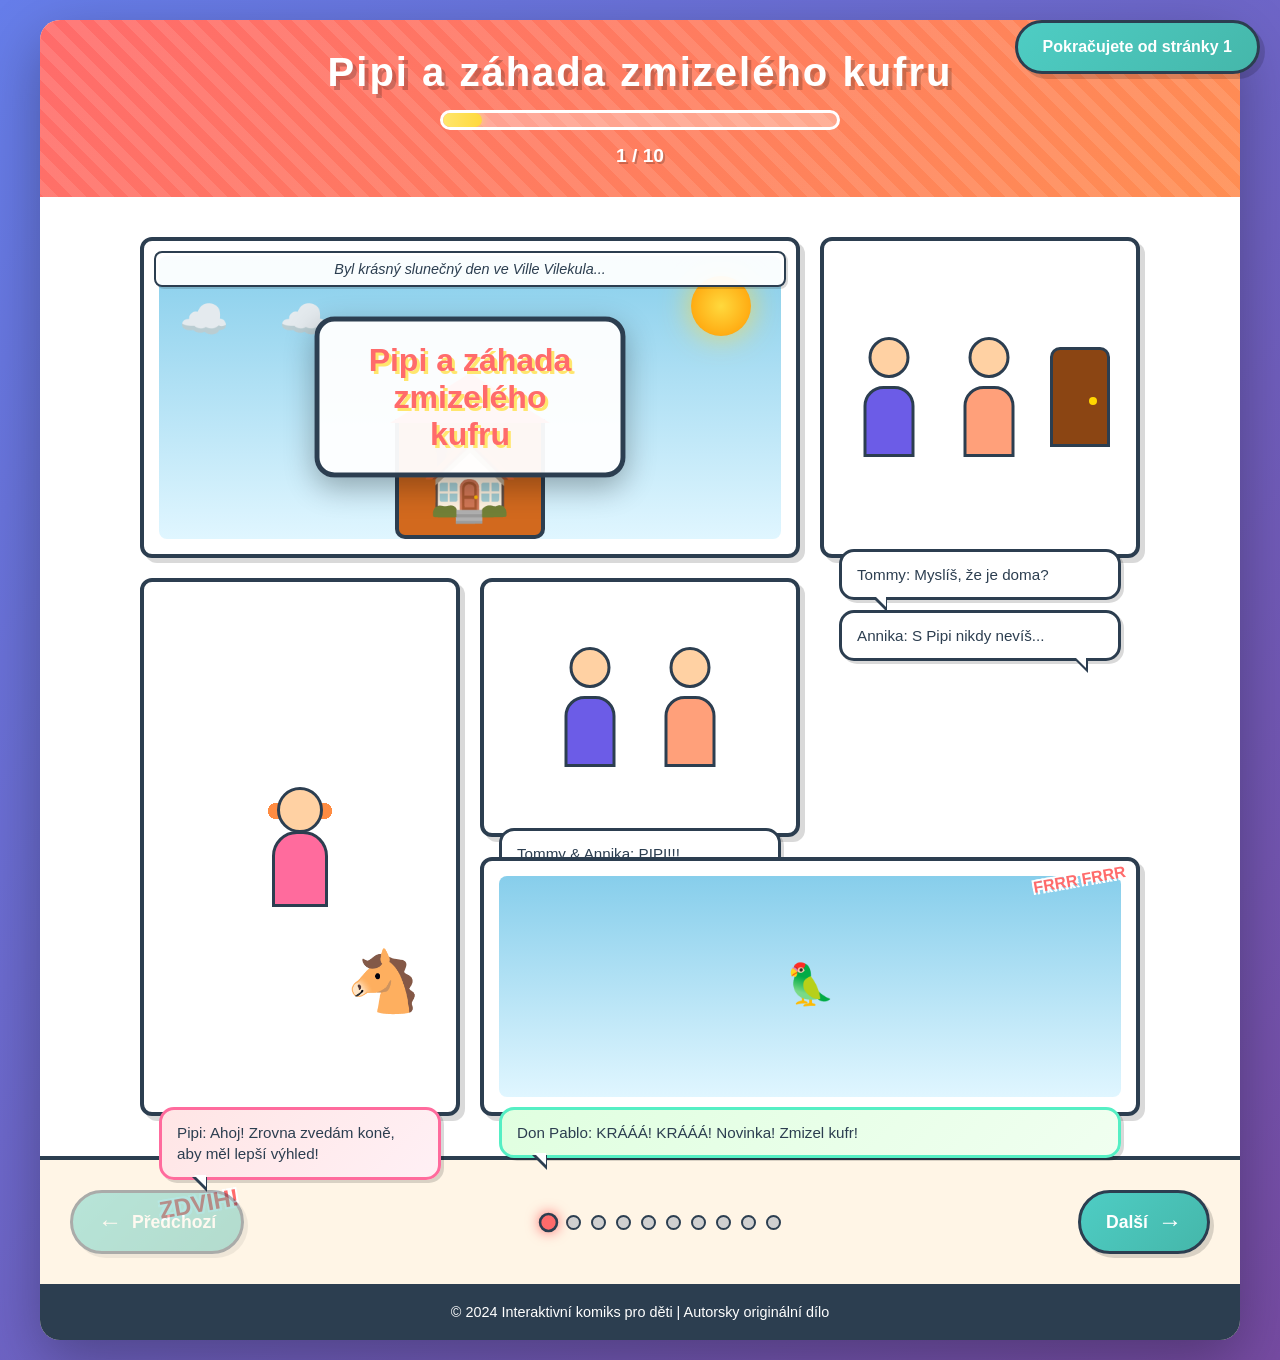
==== index.html @ 016279d5 "Vytvoření interaktivního webového komiksu pro děti Implementoval jsem kompletní interaktivní komiks " ====
<!DOCTYPE html>
<html lang="cs">
<head>
    <meta charset="UTF-8">
    <meta name="viewport" content="width=device-width, initial-scale=1.0">
    <title>Pipi a záhada zmizelého kufru - Interaktivní komiks</title>
    <link rel="stylesheet" href="styles.css">
</head>
<body>
    <div class="comic-container">
        <!-- Hlavička -->
        <header class="comic-header">
            <h1 class="comic-title">Pipi a záhada zmizelého kufru</h1>
            <div class="progress-bar">
                <div class="progress-fill" id="progressBar"></div>
            </div>
            <p class="page-counter"><span id="currentPage">1</span> / <span id="totalPages">10</span></p>
        </header>

        <!-- Stránky komiksu -->
        <div class="comic-pages" id="comicPages">

            <!-- Stránka 1: Úvod -->
            <div class="page active" data-page="1">
                <div class="panel-grid">
                    <div class="panel panel-large">
                        <div class="scene villa-exterior">
                            <div class="title-overlay">
                                <h2>Pipi a záhada zmizelého kufru</h2>
                            </div>
                            <div class="villa"></div>
                            <div class="sun"></div>
                            <div class="clouds"></div>
                        </div>
                        <div class="caption">Byl krásný slunečný den ve Ville Vilekula...</div>
                    </div>

                    <div class="panel">
                        <div class="scene">
                            <div class="character tommy"></div>
                            <div class="character annika"></div>
                            <div class="door"></div>
                        </div>
                        <div class="speech-bubble left">Tommy: Myslíš, že je doma?</div>
                        <div class="speech-bubble right">Annika: S Pipi nikdy nevíš...</div>
                    </div>

                    <div class="panel panel-tall">
                        <div class="scene">
                            <div class="character pipi lifting-horse"></div>
                            <div class="horse elevated"></div>
                        </div>
                        <div class="speech-bubble pipi-bubble">Pipi: Ahoj! Zrovna zvedám koně, aby měl lepší výhled!</div>
                        <div class="sound-effect">ZDVIH!</div>
                    </div>

                    <div class="panel">
                        <div class="scene">
                            <div class="character tommy shocked"></div>
                            <div class="character annika shocked"></div>
                        </div>
                        <div class="speech-bubble">Tommy & Annika: PIPI!!!</div>
                    </div>

                    <div class="panel panel-wide">
                        <div class="scene sky">
                            <div class="character parrot flying"></div>
                        </div>
                        <div class="speech-bubble parrot-bubble">Don Pablo: KRÁÁÁ! KRÁÁÁ! Novinka! Zmizel kufr!</div>
                        <div class="sound-effect flutter">FRRR FRRR</div>
                    </div>
                </div>
            </div>

            <!-- Stránka 2: Problém -->
            <div class="page" data-page="2">
                <div class="panel-grid">
                    <div class="panel panel-wide">
                        <div class="scene town-hall">
                            <div class="character inspector angry"></div>
                            <div class="briefcase missing"></div>
                        </div>
                        <div class="speech-bubble inspector-bubble">Inspektor Klumpr: Můj kufr s Velmi Důležitými Povoleními ZMIZEL!</div>
                    </div>

                    <div class="panel">
                        <div class="scene">
                            <div class="character inspector pointing"></div>
                        </div>
                        <div class="speech-bubble thought">Určitě za tím stojí TA dívka...</div>
                    </div>

                    <div class="panel">
                        <div class="scene">
                            <div class="character pipi innocent"></div>
                        </div>
                        <div class="speech-bubble pipi-bubble">Pipi: Já? To by mě nenapadlo! ...Ačkoli...</div>
                    </div>

                    <div class="panel panel-large">
                        <div class="scene">
                            <div class="character pipi determined"></div>
                            <div class="character tommy"></div>
                            <div class="character annika"></div>
                        </div>
                        <div class="speech-bubble pipi-bubble">Pomůžeme vám ho najít! Že ano, Tommy a Annika?</div>
                    </div>

                    <div class="panel">
                        <div class="scene">
                            <div class="character inspector worried"></div>
                        </div>
                        <div class="speech-bubble">To mě nějak neuklidňuje...</div>
                        <div class="sound-effect">vzdech</div>
                    </div>
                </div>
            </div>

            <!-- Stránka 3: Začátek pátrání -->
            <div class="page" data-page="3">
                <div class="panel-grid">
                    <div class="panel panel-wide">
                        <div class="scene street">
                            <div class="character pipi detective"></div>
                            <div class="character tommy"></div>
                            <div class="character annika"></div>
                        </div>
                        <div class="caption">Detektivní trio vyráží na pátrání...</div>
                    </div>

                    <div class="panel">
                        <div class="scene">
                            <div class="footprint fish-shaped"></div>
                        </div>
                        <div class="speech-bubble">Pipi: Podívejte! Stopa ve tvaru rybí kosti!</div>
                    </div>

                    <div class="panel">
                        <div class="scene">
                            <div class="character tommy confused"></div>
                        </div>
                        <div class="speech-bubble">Tommy: To je asi otisk z boty rybáře...</div>
                    </div>

                    <div class="panel">
                        <div class="scene neighbor-window">
                            <div class="character neighbor"></div>
                        </div>
                        <div class="speech-bubble">Soused: Viděl jsem podezřelou kočku...</div>
                    </div>

                    <div class="panel panel-tall">
                        <div class="scene">
                            <div class="character pipi thinking"></div>
                        </div>
                        <div class="speech-bubble pipi-bubble thought">Hmm... Kočka? To musíme prozkoumat!</div>
                    </div>
                </div>
            </div>

            <!-- Stránka 4: Absurdní situace #1 -->
            <div class="page" data-page="4">
                <div class="panel-grid">
                    <div class="panel panel-large">
                        <div class="scene harbor">
                            <div class="character pipi super-strong"></div>
                            <div class="ship floating"></div>
                        </div>
                        <div class="speech-bubble pipi-bubble">Zkrátíme si cestu přes přístav!</div>
                        <div class="sound-effect huge">ZVEEEEEDDDDD!</div>
                    </div>

                    <div class="panel">
                        <div class="scene">
                            <div class="character tommy dizzy"></div>
                        </div>
                        <div class="speech-bubble">Tommy: Pipi... to je PARNÍK!</div>
                    </div>

                    <div class="panel">
                        <div class="scene">
                            <div class="character annika scared"></div>
                        </div>
                        <div class="speech-bubble">Annika: A je TĚŽKÝ!</div>
                    </div>

                    <div class="panel panel-wide">
                        <div class="scene">
                            <div class="character pipi carrying-ship"></div>
                            <div class="ship moved"></div>
                        </div>
                        <div class="speech-bubble pipi-bubble">Ach, to je legrace! Vážně lehký!</div>
                    </div>

                    <div class="panel">
                        <div class="scene">
                            <div class="crowd shocked"></div>
                        </div>
                        <div class="sound-effect">ÚŽAS!</div>
                    </div>
                </div>
            </div>

            <!-- Stránka 5: Absurdní situace #2 -->
            <div class="page" data-page="5">
                <div class="panel-grid">
                    <div class="panel panel-wide">
                        <div class="scene old-workshop">
                            <div class="door-frame"></div>
                        </div>
                        <div class="caption">U staré dílny...</div>
                    </div>

                    <div class="panel">
                        <div class="scene">
                            <div class="character pipi leaning"></div>
                            <div class="door solid"></div>
                        </div>
                        <div class="speech-bubble pipi-bubble">Jen se trochu opřu...</div>
                    </div>

                    <div class="panel panel-tall">
                        <div class="scene">
                            <div class="door broken"></div>
                        </div>
                        <div class="sound-effect massive">TŘÁÁÁSK!</div>
                    </div>

                    <div class="panel">
                        <div class="scene">
                            <div class="character pipi oops"></div>
                        </div>
                        <div class="speech-bubble pipi-bubble">Ouha... Možná jsem se opřela moc...</div>
                    </div>

                    <div class="panel">
                        <div class="scene inside-workshop">
                            <div class="old-items"></div>
                        </div>
                        <div class="caption">Ale žádný kufr tam nebyl...</div>
                    </div>
                </div>
            </div>

            <!-- Stránka 6: Don Pablo dramatizuje -->
            <div class="page" data-page="6">
                <div class="panel-grid">
                    <div class="panel panel-large">
                        <div class="scene street-lamp">
                            <div class="character parrot on-lamp"></div>
                            <div class="lamp-post"></div>
                        </div>
                        <div class="speech-bubble parrot-bubble">KRÁÁÁ! Vidím ho! Kufr se pohybuje SÁM!</div>
                    </div>

                    <div class="panel">
                        <div class="scene">
                            <div class="character pipi excited"></div>
                        </div>
                        <div class="speech-bubble pipi-bubble">Kde, kde?!</div>
                    </div>

                    <div class="panel panel-tall">
                        <div class="scene">
                            <div class="character parrot falling"></div>
                        </div>
                        <div class="speech-bubble parrot-bubble">Ááááá! Padááááám!</div>
                        <div class="sound-effect">PLÁC!</div>
                    </div>

                    <div class="panel">
                        <div class="scene">
                            <div class="character pipi catching"></div>
                            <div class="character parrot caught"></div>
                        </div>
                        <div class="speech-bubble pipi-bubble">Mám tě!</div>
                    </div>

                    <div class="panel">
                        <div class="scene">
                            <div class="character parrot dizzy"></div>
                        </div>
                        <div class="speech-bubble parrot-bubble">Tamhle... u pekárny...</div>
                    </div>
                </div>
            </div>

            <!-- Stránka 7: U pekárny -->
            <div class="page" data-page="7">
                <div class="panel-grid">
                    <div class="panel panel-wide">
                        <div class="scene bakery-exterior">
                            <div class="bakery-sign"></div>
                        </div>
                        <div class="caption">Pekárna na rohu náměstí...</div>
                    </div>

                    <div class="panel">
                        <div class="scene">
                            <div class="character pipi sneaking"></div>
                            <div class="character tommy"></div>
                            <div class="character annika"></div>
                        </div>
                        <div class="speech-bubble pipi-bubble whisper">Tiše... sledujeme stopu...</div>
                    </div>

                    <div class="panel panel-large">
                        <div class="scene behind-bakery">
                            <div class="briefcase hidden"></div>
                            <div class="character cat sitting"></div>
                        </div>
                        <div class="caption">A pak to uviděli...</div>
                    </div>

                    <div class="panel">
                        <div class="scene">
                            <div class="character tommy pointing"></div>
                        </div>
                        <div class="speech-bubble">Tommy: TEN KUFR!</div>
                    </div>

                    <div class="panel">
                        <div class="scene">
                            <div class="character cat licking"></div>
                            <div class="briefcase"></div>
                        </div>
                        <div class="speech-bubble">Annika: A ta kočka ho... olizuje?</div>
                    </div>
                </div>
            </div>

            <!-- Stránka 8: Zvrat - řešení záhady -->
            <div class="page" data-page="8">
                <div class="panel-grid">
                    <div class="panel panel-wide">
                        <div class="scene">
                            <div class="character pipi detective-hat"></div>
                            <div class="character cat"></div>
                            <div class="briefcase open"></div>
                        </div>
                        <div class="speech-bubble pipi-bubble">Aha! V kufru je levandulová esence!</div>
                    </div>

                    <div class="panel">
                        <div class="scene">
                            <div class="character cat happy"></div>
                        </div>
                        <div class="speech-bubble">Mňau! ♥</div>
                    </div>

                    <div class="panel">
                        <div class="scene">
                            <div class="character annika understanding"></div>
                        </div>
                        <div class="speech-bubble">Annika: Kočky milují levanduli!</div>
                    </div>

                    <div class="panel panel-large">
                        <div class="scene">
                            <div class="character tommy"></div>
                            <div class="character cat dragging"></div>
                            <div class="drag-marks"></div>
                        </div>
                        <div class="speech-bubble">Tommy: Proto kufr odtáhla až sem!</div>
                    </div>

                    <div class="panel">
                        <div class="scene">
                            <div class="character pipi victorious"></div>
                        </div>
                        <div class="speech-bubble pipi-bubble">Záhada vyřešena!</div>
                        <div class="sound-effect">HURÁ!</div>
                    </div>
                </div>
            </div>

            <!-- Stránka 9: Finále - podmínka -->
            <div class="page" data-page="9">
                <div class="panel-grid">
                    <div class="panel panel-large">
                        <div class="scene town-hall">
                            <div class="character inspector relieved"></div>
                            <div class="briefcase returned"></div>
                        </div>
                        <div class="speech-bubble inspector-bubble">Můj kufr! Děkuji vám!</div>
                    </div>

                    <div class="panel">
                        <div class="scene">
                            <div class="character pipi sly"></div>
                        </div>
                        <div class="speech-bubble pipi-bubble">Počkejte... mám podmínku!</div>
                    </div>

                    <div class="panel panel-wide">
                        <div class="scene">
                            <div class="character inspector nervous"></div>
                        </div>
                        <div class="speech-bubble inspector-bubble worried">Ja-jakou podmínku?</div>
                    </div>

                    <div class="panel">
                        <div class="scene">
                            <div class="character pipi determined"></div>
                        </div>
                        <div class="speech-bubble pipi-bubble">Všechna ta povolení nesmí zakazovat dobrodružství dětí!</div>
                    </div>

                    <div class="panel">
                        <div class="scene">
                            <div class="character inspector thinking"></div>
                        </div>
                        <div class="speech-bubble thought">Nebo by možná zvedla i MĚ...</div>
                    </div>

                    <div class="panel panel-tall">
                        <div class="scene">
                            <div class="character inspector signing"></div>
                            <div class="document"></div>
                        </div>
                        <div class="speech-bubble inspector-bubble">Dobře, dobře... podepíšu!</div>
                        <div class="sound-effect">ŠKRT ŠKRT</div>
                    </div>
                </div>
            </div>

            <!-- Stránka 10: Epilog -->
            <div class="page" data-page="10">
                <div class="panel-grid">
                    <div class="panel panel-large">
                        <div class="scene sunset villa">
                            <div class="villa silhouette"></div>
                            <div class="sunset-sky"></div>
                        </div>
                        <div class="caption">Večer u Villy Vilekula...</div>
                    </div>

                    <div class="panel panel-wide">
                        <div class="scene villa-yard">
                            <div class="character pipi happy"></div>
                            <div class="character tommy waving"></div>
                            <div class="character annika waving"></div>
                        </div>
                        <div class="speech-bubble">Tommy & Annika: Nashledanou, Pipi!</div>
                    </div>

                    <div class="panel">
                        <div class="scene">
                            <div class="character pipi talking-to-horse"></div>
                            <div class="horse"></div>
                        </div>
                        <div class="speech-bubble pipi-bubble">Zítra půjdeme na střechu sledovat červánky, ano?</div>
                    </div>

                    <div class="panel">
                        <div class="scene">
                            <div class="horse nodding"></div>
                        </div>
                        <div class="speech-bubble">Hihhihi!</div>
                    </div>

                    <div class="panel">
                        <div class="scene">
                            <div class="character parrot refusing"></div>
                        </div>
                        <div class="speech-bubble parrot-bubble">KRÁÁÁ! Já ne! Mám strach z výšek!</div>
                    </div>

                    <div class="panel panel-wide">
                        <div class="scene final">
                            <div class="the-end">KONEC</div>
                            <div class="stars"></div>
                        </div>
                    </div>
                </div>
            </div>

        </div>

        <!-- Navigace -->
        <div class="comic-navigation">
            <button id="prevBtn" class="nav-button" disabled>
                <span class="arrow">←</span>
                <span class="label">Předchozí</span>
            </button>

            <div class="page-dots" id="pageDots"></div>

            <button id="nextBtn" class="nav-button">
                <span class="label">Další</span>
                <span class="arrow">→</span>
            </button>
        </div>

        <!-- Footer -->
        <footer class="comic-footer">
            <p>© 2024 Interaktivní komiks pro děti | Autorsky originální dílo</p>
        </footer>
    </div>

    <script src="script.js"></script>
</body>
</html>
---- styles.css ----
/* ========================================
   GLOBÁLNÍ STYLY
   ======================================== */

* {
    margin: 0;
    padding: 0;
    box-sizing: border-box;
}

:root {
    /* Barevná paleta - teplé, dětské, vintage barvy */
    --primary-color: #FF6B6B;
    --secondary-color: #4ECDC4;
    --accent-color: #FFE66D;
    --background-color: #FFF5E6;
    --panel-bg: #FFFFFF;
    --text-color: #2C3E50;
    --shadow-color: rgba(0, 0, 0, 0.15);

    /* Barvy postav */
    --pipi-hair: #FF8C42;
    --pipi-dress: #FF6B9D;
    --pipi-socks: #4ECDC4;
    --tommy-shirt: #6C5CE7;
    --annika-dress: #FFA07A;
    --inspector-suit: #34495E;
    --parrot-green: #55EFC4;
    --parrot-red: #FF6B6B;

    /* Rozměry */
    --panel-border: 4px;
    --border-radius: 12px;
}

body {
    font-family: 'Comic Sans MS', 'Chalkboard SE', 'Comic Neue', cursive, sans-serif;
    background: linear-gradient(135deg, #667eea 0%, #764ba2 100%);
    color: var(--text-color);
    min-height: 100vh;
    padding: 20px;
    overflow-x: hidden;
}

/* ========================================
   HLAVNÍ KONTEJNER
   ======================================== */

.comic-container {
    max-width: 1200px;
    margin: 0 auto;
    background: var(--background-color);
    border-radius: 20px;
    box-shadow: 0 20px 60px rgba(0, 0, 0, 0.3);
    overflow: hidden;
}

/* ========================================
   HLAVIČKA
   ======================================== */

.comic-header {
    background: linear-gradient(135deg, var(--primary-color) 0%, #FF8E53 100%);
    padding: 30px 20px;
    text-align: center;
    position: relative;
    overflow: hidden;
}

.comic-header::before {
    content: '';
    position: absolute;
    top: -50%;
    left: -50%;
    width: 200%;
    height: 200%;
    background: repeating-linear-gradient(
        45deg,
        transparent,
        transparent 10px,
        rgba(255, 255, 255, 0.1) 10px,
        rgba(255, 255, 255, 0.1) 20px
    );
    animation: slide 20s linear infinite;
}

@keyframes slide {
    0% { transform: translate(0, 0); }
    100% { transform: translate(50px, 50px); }
}

.comic-title {
    font-size: 2.5rem;
    color: white;
    text-shadow: 4px 4px 0 rgba(0, 0, 0, 0.2);
    margin-bottom: 15px;
    position: relative;
    z-index: 1;
    letter-spacing: 2px;
}

.progress-bar {
    width: 80%;
    max-width: 400px;
    height: 20px;
    background: rgba(255, 255, 255, 0.3);
    border-radius: 10px;
    margin: 15px auto;
    overflow: hidden;
    position: relative;
    z-index: 1;
    border: 3px solid white;
}

.progress-fill {
    height: 100%;
    background: linear-gradient(90deg, var(--accent-color) 0%, #FFD93D 100%);
    border-radius: 10px;
    transition: width 0.5s ease;
    box-shadow: 0 0 10px rgba(255, 230, 109, 0.8);
}

.page-counter {
    color: white;
    font-size: 1.2rem;
    font-weight: bold;
    position: relative;
    z-index: 1;
    text-shadow: 2px 2px 0 rgba(0, 0, 0, 0.2);
}

/* ========================================
   STRÁNKY KOMIKSU
   ======================================== */

.comic-pages {
    position: relative;
    min-height: 600px;
    background: white;
}

.page {
    display: none;
    padding: 40px 20px;
    animation: fadeIn 0.5s ease;
}

.page.active {
    display: block;
}

@keyframes fadeIn {
    from {
        opacity: 0;
        transform: translateY(20px);
    }
    to {
        opacity: 1;
        transform: translateY(0);
    }
}

/* ========================================
   PANELY
   ======================================== */

.panel-grid {
    display: grid;
    grid-template-columns: repeat(auto-fit, minmax(250px, 1fr));
    gap: 20px;
    max-width: 1000px;
    margin: 0 auto;
}

.panel {
    background: var(--panel-bg);
    border: var(--panel-border) solid var(--text-color);
    border-radius: var(--border-radius);
    padding: 15px;
    position: relative;
    min-height: 200px;
    box-shadow: 5px 5px 0 var(--shadow-color);
    transition: transform 0.3s ease, box-shadow 0.3s ease;
}

.panel:hover {
    transform: translateY(-5px);
    box-shadow: 8px 8px 0 var(--shadow-color);
}

.panel-large {
    grid-column: span 2;
}

.panel-wide {
    grid-column: span 2;
    min-height: 150px;
}

.panel-tall {
    grid-row: span 2;
    min-height: 400px;
}

/* ========================================
   SCÉNY
   ======================================== */

.scene {
    width: 100%;
    height: 100%;
    min-height: 150px;
    position: relative;
    display: flex;
    align-items: center;
    justify-content: center;
    overflow: hidden;
    border-radius: 8px;
}

/* Pozadí scén */
.villa-exterior {
    background: linear-gradient(180deg, #87CEEB 0%, #E0F6FF 100%);
}

.town-hall {
    background: linear-gradient(180deg, #D4A574 0%, #F5DEB3 100%);
}

.street {
    background: linear-gradient(180deg, #87CEEB 0%, #C8C8C8 70%);
}

.harbor {
    background: linear-gradient(180deg, #4A90E2 0%, #357ABD 100%);
}

.old-workshop {
    background: linear-gradient(180deg, #8B7355 0%, #D2B48C 100%);
}

.bakery-exterior {
    background: linear-gradient(180deg, #FFE5B4 0%, #FFDAB9 100%);
}

.behind-bakery {
    background: linear-gradient(180deg, #90EE90 0%, #8FBC8F 100%);
}

.sunset.villa {
    background: linear-gradient(180deg, #FF6B6B 0%, #FFE66D 50%, #4ECDC4 100%);
}

.villa-yard {
    background: linear-gradient(180deg, #98D8C8 0%, #6BCF7F 100%);
}

.sky {
    background: linear-gradient(180deg, #87CEEB 0%, #E0F6FF 100%);
}

.final {
    background: linear-gradient(135deg, #667eea 0%, #764ba2 100%);
}

/* ========================================
   POSTAVY (CSS ilustrace)
   ======================================== */

.character {
    position: relative;
    width: 80px;
    height: 120px;
    margin: 10px;
}

/* PIPI */
.character.pipi::before {
    content: '';
    position: absolute;
    bottom: 0;
    left: 50%;
    transform: translateX(-50%);
    width: 50px;
    height: 70px;
    background: var(--pipi-dress);
    border-radius: 25px 25px 0 0;
    border: 3px solid var(--text-color);
}

.character.pipi::after {
    content: '';
    position: absolute;
    top: 0;
    left: 50%;
    transform: translateX(-50%);
    width: 40px;
    height: 40px;
    background: #FFD1A3;
    border-radius: 50%;
    border: 3px solid var(--text-color);
}

/* Pipi vlasy (copy) */
.character.pipi {
    background:
        radial-gradient(circle at 20% 20%, var(--pipi-hair) 8px, transparent 8px),
        radial-gradient(circle at 80% 20%, var(--pipi-hair) 8px, transparent 8px);
    background-repeat: no-repeat;
}

/* Tommy */
.character.tommy::before {
    content: '';
    position: absolute;
    bottom: 0;
    left: 50%;
    transform: translateX(-50%);
    width: 45px;
    height: 65px;
    background: var(--tommy-shirt);
    border-radius: 20px 20px 0 0;
    border: 3px solid var(--text-color);
}

.character.tommy::after {
    content: '';
    position: absolute;
    top: 0;
    left: 50%;
    transform: translateX(-50%);
    width: 35px;
    height: 35px;
    background: #FFD1A3;
    border-radius: 50%;
    border: 3px solid var(--text-color);
}

/* Annika */
.character.annika::before {
    content: '';
    position: absolute;
    bottom: 0;
    left: 50%;
    transform: translateX(-50%);
    width: 45px;
    height: 65px;
    background: var(--annika-dress);
    border-radius: 20px 20px 0 0;
    border: 3px solid var(--text-color);
}

.character.annika::after {
    content: '';
    position: absolute;
    top: 0;
    left: 50%;
    transform: translateX(-50%);
    width: 35px;
    height: 35px;
    background: #FFD1A3;
    border-radius: 50%;
    border: 3px solid var(--text-color);
}

/* Inspektor */
.character.inspector::before {
    content: '';
    position: absolute;
    bottom: 0;
    left: 50%;
    transform: translateX(-50%);
    width: 50px;
    height: 75px;
    background: var(--inspector-suit);
    border-radius: 25px 25px 0 0;
    border: 3px solid var(--text-color);
}

.character.inspector::after {
    content: '👨‍💼';
    position: absolute;
    top: 0;
    left: 50%;
    transform: translateX(-50%);
    font-size: 35px;
}

/* Papoušek */
.character.parrot {
    width: 50px;
    height: 50px;
}

.character.parrot::before {
    content: '🦜';
    font-size: 40px;
    position: absolute;
    top: 0;
    left: 0;
    animation: bobbing 2s ease-in-out infinite;
}

@keyframes bobbing {
    0%, 100% { transform: translateY(0); }
    50% { transform: translateY(-10px); }
}

.character.parrot.flying::before {
    animation: flying 3s ease-in-out infinite;
}

@keyframes flying {
    0%, 100% { transform: translate(0, 0) rotate(0deg); }
    25% { transform: translate(10px, -10px) rotate(5deg); }
    75% { transform: translate(-10px, -10px) rotate(-5deg); }
}

/* Kočka */
.character.cat {
    width: 60px;
    height: 40px;
}

.character.cat::before {
    content: '🐱';
    font-size: 35px;
    position: absolute;
    bottom: 0;
}

/* Kůň */
.horse {
    position: absolute;
    bottom: 10px;
    right: 20px;
    font-size: 60px;
}

.horse::before {
    content: '🐴';
}

.horse.elevated {
    bottom: 80px;
    animation: lifted 1s ease-in-out;
}

@keyframes lifted {
    0% { bottom: 10px; }
    100% { bottom: 80px; }
}

/* ========================================
   OBJEKTY
   ======================================== */

/* Vila */
.villa {
    position: absolute;
    bottom: 0;
    left: 50%;
    transform: translateX(-50%);
    width: 150px;
    height: 120px;
    background: #D2691E;
    border: 4px solid var(--text-color);
    border-radius: 0 0 10px 10px;
}

.villa::before {
    content: '';
    position: absolute;
    top: -50px;
    left: 50%;
    transform: translateX(-50%);
    width: 0;
    height: 0;
    border-left: 80px solid transparent;
    border-right: 80px solid transparent;
    border-bottom: 50px solid #8B4513;
    border-bottom-color: var(--primary-color);
}

.villa::after {
    content: '🏠';
    position: absolute;
    top: 50%;
    left: 50%;
    transform: translate(-50%, -50%);
    font-size: 80px;
}

/* Slunce */
.sun {
    position: absolute;
    top: 20px;
    right: 30px;
    width: 60px;
    height: 60px;
    background: radial-gradient(circle, #FFD93D 0%, #FF9800 100%);
    border-radius: 50%;
    box-shadow: 0 0 30px rgba(255, 217, 61, 0.8);
    animation: pulse 3s ease-in-out infinite;
}

@keyframes pulse {
    0%, 100% { transform: scale(1); }
    50% { transform: scale(1.1); }
}

/* Mraky */
.clouds {
    position: absolute;
    top: 40px;
    left: 20px;
}

.clouds::before,
.clouds::after {
    content: '☁️';
    font-size: 40px;
    position: absolute;
    animation: drift 20s linear infinite;
}

.clouds::after {
    left: 100px;
    animation-delay: 5s;
}

@keyframes drift {
    0% { transform: translateX(0); }
    100% { transform: translateX(300px); }
}

/* Kufr */
.briefcase {
    position: relative;
    width: 70px;
    height: 50px;
    background: #8B4513;
    border: 3px solid var(--text-color);
    border-radius: 5px;
    margin: 20px auto;
}

.briefcase::before {
    content: '';
    position: absolute;
    top: -8px;
    left: 50%;
    transform: translateX(-50%);
    width: 30px;
    height: 10px;
    background: #654321;
    border: 2px solid var(--text-color);
    border-radius: 3px;
}

.briefcase::after {
    content: '💼';
    position: absolute;
    top: 50%;
    left: 50%;
    transform: translate(-50%, -50%);
    font-size: 35px;
}

.briefcase.missing {
    opacity: 0.3;
    filter: blur(2px);
}

/* Dveře */
.door {
    width: 60px;
    height: 100px;
    background: #8B4513;
    border: 3px solid var(--text-color);
    border-radius: 10px 10px 0 0;
    position: relative;
    margin: 0 auto;
}

.door::after {
    content: '';
    position: absolute;
    right: 10px;
    top: 50%;
    width: 8px;
    height: 8px;
    background: gold;
    border-radius: 50%;
}

.door.broken {
    transform: rotate(20deg) translateY(20px);
    opacity: 0.5;
    animation: fall 0.5s ease;
}

@keyframes fall {
    0% { transform: rotate(0) translateY(0); }
    100% { transform: rotate(20deg) translateY(20px); }
}

/* Loď */
.ship {
    position: absolute;
    bottom: 20px;
    left: 20%;
    font-size: 80px;
}

.ship::before {
    content: '🚢';
}

.ship.moved {
    left: 60%;
    animation: moveShip 2s ease;
}

@keyframes moveShip {
    0% { left: 20%; }
    100% { left: 60%; }
}

/* Lampa */
.lamp-post {
    position: absolute;
    bottom: 0;
    left: 50%;
    transform: translateX(-50%);
    width: 10px;
    height: 120px;
    background: #444;
    border-radius: 5px;
}

.lamp-post::before {
    content: '';
    position: absolute;
    top: 0;
    left: 50%;
    transform: translateX(-50%);
    width: 40px;
    height: 40px;
    background: radial-gradient(circle, #FFD93D 0%, #FFA500 100%);
    border-radius: 50%;
    border: 3px solid #444;
    box-shadow: 0 0 20px rgba(255, 217, 61, 0.6);
}

/* Cedule pekárny */
.bakery-sign {
    position: absolute;
    top: 20px;
    left: 50%;
    transform: translateX(-50%);
    padding: 10px 20px;
    background: white;
    border: 3px solid var(--text-color);
    border-radius: 8px;
    font-weight: bold;
    font-size: 1.2rem;
}

.bakery-sign::before {
    content: '🥖 PEKÁRNA 🥐';
}

/* ========================================
   BUBLINY S TEXTEM
   ======================================== */

.speech-bubble {
    position: relative;
    background: white;
    border: 3px solid var(--text-color);
    border-radius: 15px;
    padding: 12px 15px;
    margin: 10px 0;
    font-size: 0.95rem;
    line-height: 1.4;
    box-shadow: 3px 3px 0 var(--shadow-color);
}

.speech-bubble::before {
    content: '';
    position: absolute;
    bottom: -15px;
    left: 30px;
    width: 0;
    height: 0;
    border-left: 15px solid transparent;
    border-right: 0px solid transparent;
    border-top: 15px solid var(--text-color);
}

.speech-bubble::after {
    content: '';
    position: absolute;
    bottom: -10px;
    left: 32px;
    width: 0;
    height: 0;
    border-left: 12px solid transparent;
    border-right: 0px solid transparent;
    border-top: 12px solid white;
}

.speech-bubble.left::before {
    left: 30px;
}

.speech-bubble.right::before {
    left: auto;
    right: 30px;
}

.speech-bubble.right::after {
    left: auto;
    right: 32px;
}

.speech-bubble.pipi-bubble {
    background: linear-gradient(135deg, #FFE5E5 0%, #FFF0F5 100%);
    border-color: var(--pipi-dress);
}

.speech-bubble.inspector-bubble {
    background: #E8E8E8;
    border-color: var(--inspector-suit);
}

.speech-bubble.parrot-bubble {
    background: linear-gradient(135deg, #E0FFE0 0%, #F0FFF0 100%);
    border-color: var(--parrot-green);
}

.speech-bubble.thought {
    border-style: dashed;
    background: #F0F0F0;
}

.speech-bubble.thought::before,
.speech-bubble.thought::after {
    display: none;
}

.speech-bubble.whisper {
    font-size: 0.8rem;
    font-style: italic;
}

/* ========================================
   TITULKY A EFEKTY
   ======================================== */

.caption {
    position: absolute;
    top: 10px;
    left: 10px;
    right: 10px;
    background: rgba(255, 255, 255, 0.95);
    border: 2px solid var(--text-color);
    border-radius: 8px;
    padding: 8px 12px;
    font-size: 0.9rem;
    font-style: italic;
    text-align: center;
    box-shadow: 2px 2px 0 var(--shadow-color);
}

.sound-effect {
    position: absolute;
    font-weight: bold;
    font-size: 1.5rem;
    color: var(--primary-color);
    text-shadow: 2px 2px 0 white, -2px -2px 0 white, 2px -2px 0 white, -2px 2px 0 white;
    transform: rotate(-10deg);
    animation: bounce 0.5s ease infinite alternate;
}

@keyframes bounce {
    from { transform: rotate(-10deg) scale(1); }
    to { transform: rotate(-10deg) scale(1.1); }
}

.sound-effect.huge {
    font-size: 2rem;
    top: 20%;
    right: 10%;
}

.sound-effect.massive {
    font-size: 2.5rem;
    top: 50%;
    left: 50%;
    transform: translate(-50%, -50%) rotate(-15deg);
}

.sound-effect.flutter {
    font-size: 1rem;
    top: 10px;
    right: 10px;
}

.title-overlay {
    position: absolute;
    top: 50%;
    left: 50%;
    transform: translate(-50%, -50%);
    background: rgba(255, 255, 255, 0.95);
    border: 5px solid var(--text-color);
    border-radius: 20px;
    padding: 20px 40px;
    box-shadow: 0 10px 30px rgba(0, 0, 0, 0.3);
    z-index: 10;
}

.title-overlay h2 {
    font-size: 2rem;
    color: var(--primary-color);
    text-shadow: 3px 3px 0 var(--accent-color);
    text-align: center;
}

.the-end {
    font-size: 4rem;
    font-weight: bold;
    color: white;
    text-shadow: 5px 5px 0 rgba(0, 0, 0, 0.3);
    text-align: center;
    animation: pulse 2s ease-in-out infinite;
}

.stars {
    position: absolute;
    width: 100%;
    height: 100%;
    background-image:
        radial-gradient(circle, white 2px, transparent 2px),
        radial-gradient(circle, white 1px, transparent 1px),
        radial-gradient(circle, white 1.5px, transparent 1.5px);
    background-size: 100px 100px, 150px 150px, 200px 200px;
    background-position: 0 0, 50px 50px, 100px 100px;
    animation: twinkle 3s ease-in-out infinite;
}

@keyframes twinkle {
    0%, 100% { opacity: 0.5; }
    50% { opacity: 1; }
}

/* ========================================
   NAVIGACE
   ======================================== */

.comic-navigation {
    display: flex;
    justify-content: space-between;
    align-items: center;
    padding: 30px;
    background: var(--background-color);
    border-top: 4px solid var(--text-color);
}

.nav-button {
    display: flex;
    align-items: center;
    gap: 10px;
    padding: 15px 25px;
    font-size: 1.1rem;
    font-weight: bold;
    font-family: inherit;
    color: white;
    background: linear-gradient(135deg, var(--secondary-color) 0%, #45B7AA 100%);
    border: 3px solid var(--text-color);
    border-radius: 50px;
    cursor: pointer;
    transition: all 0.3s ease;
    box-shadow: 4px 4px 0 var(--shadow-color);
}

.nav-button:hover:not(:disabled) {
    transform: translateY(-3px);
    box-shadow: 6px 6px 0 var(--shadow-color);
}

.nav-button:active:not(:disabled) {
    transform: translateY(0);
    box-shadow: 2px 2px 0 var(--shadow-color);
}

.nav-button:disabled {
    opacity: 0.4;
    cursor: not-allowed;
}

.nav-button .arrow {
    font-size: 1.5rem;
}

/* Tečky pro stránky */
.page-dots {
    display: flex;
    gap: 10px;
    flex-wrap: wrap;
    justify-content: center;
    max-width: 400px;
}

.page-dot {
    width: 15px;
    height: 15px;
    border-radius: 50%;
    background: #D0D0D0;
    border: 2px solid var(--text-color);
    cursor: pointer;
    transition: all 0.3s ease;
}

.page-dot:hover {
    transform: scale(1.2);
}

.page-dot.active {
    background: var(--primary-color);
    box-shadow: 0 0 10px var(--primary-color);
    transform: scale(1.3);
}

/* ========================================
   FOOTER
   ======================================== */

.comic-footer {
    text-align: center;
    padding: 20px;
    background: var(--text-color);
    color: white;
    font-size: 0.9rem;
}

/* ========================================
   RESPONZIVNÍ DESIGN
   ======================================== */

@media (max-width: 768px) {
    .comic-title {
        font-size: 1.8rem;
    }

    .panel-grid {
        grid-template-columns: 1fr;
    }

    .panel-large,
    .panel-wide,
    .panel-tall {
        grid-column: span 1;
        grid-row: span 1;
        min-height: 200px;
    }

    .nav-button .label {
        display: none;
    }

    .page-dots {
        gap: 8px;
    }

    .page-dot {
        width: 12px;
        height: 12px;
    }
}

@media (max-width: 480px) {
    body {
        padding: 10px;
    }

    .comic-title {
        font-size: 1.5rem;
    }

    .page {
        padding: 20px 10px;
    }

    .comic-navigation {
        padding: 20px 15px;
    }

    .nav-button {
        padding: 12px 20px;
    }
}

/* ========================================
   ANIMACE PRO INTERAKTIVITU
   ======================================== */

.panel.clicked {
    animation: pop 0.3s ease;
}

@keyframes pop {
    0%, 100% { transform: scale(1); }
    50% { transform: scale(1.05); }
}

/* Hovering efekty pro postavy */
.character {
    transition: transform 0.3s ease;
}

.character:hover {
    transform: scale(1.1);
    filter: drop-shadow(0 5px 10px rgba(0, 0, 0, 0.3));
}

/* ========================================
   PRINT STYLES
   ======================================== */

@media print {
    body {
        background: white;
    }

    .comic-navigation,
    .comic-header .progress-bar,
    .comic-footer {
        display: none;
    }

    .page {
        display: block !important;
        page-break-after: always;
    }
}
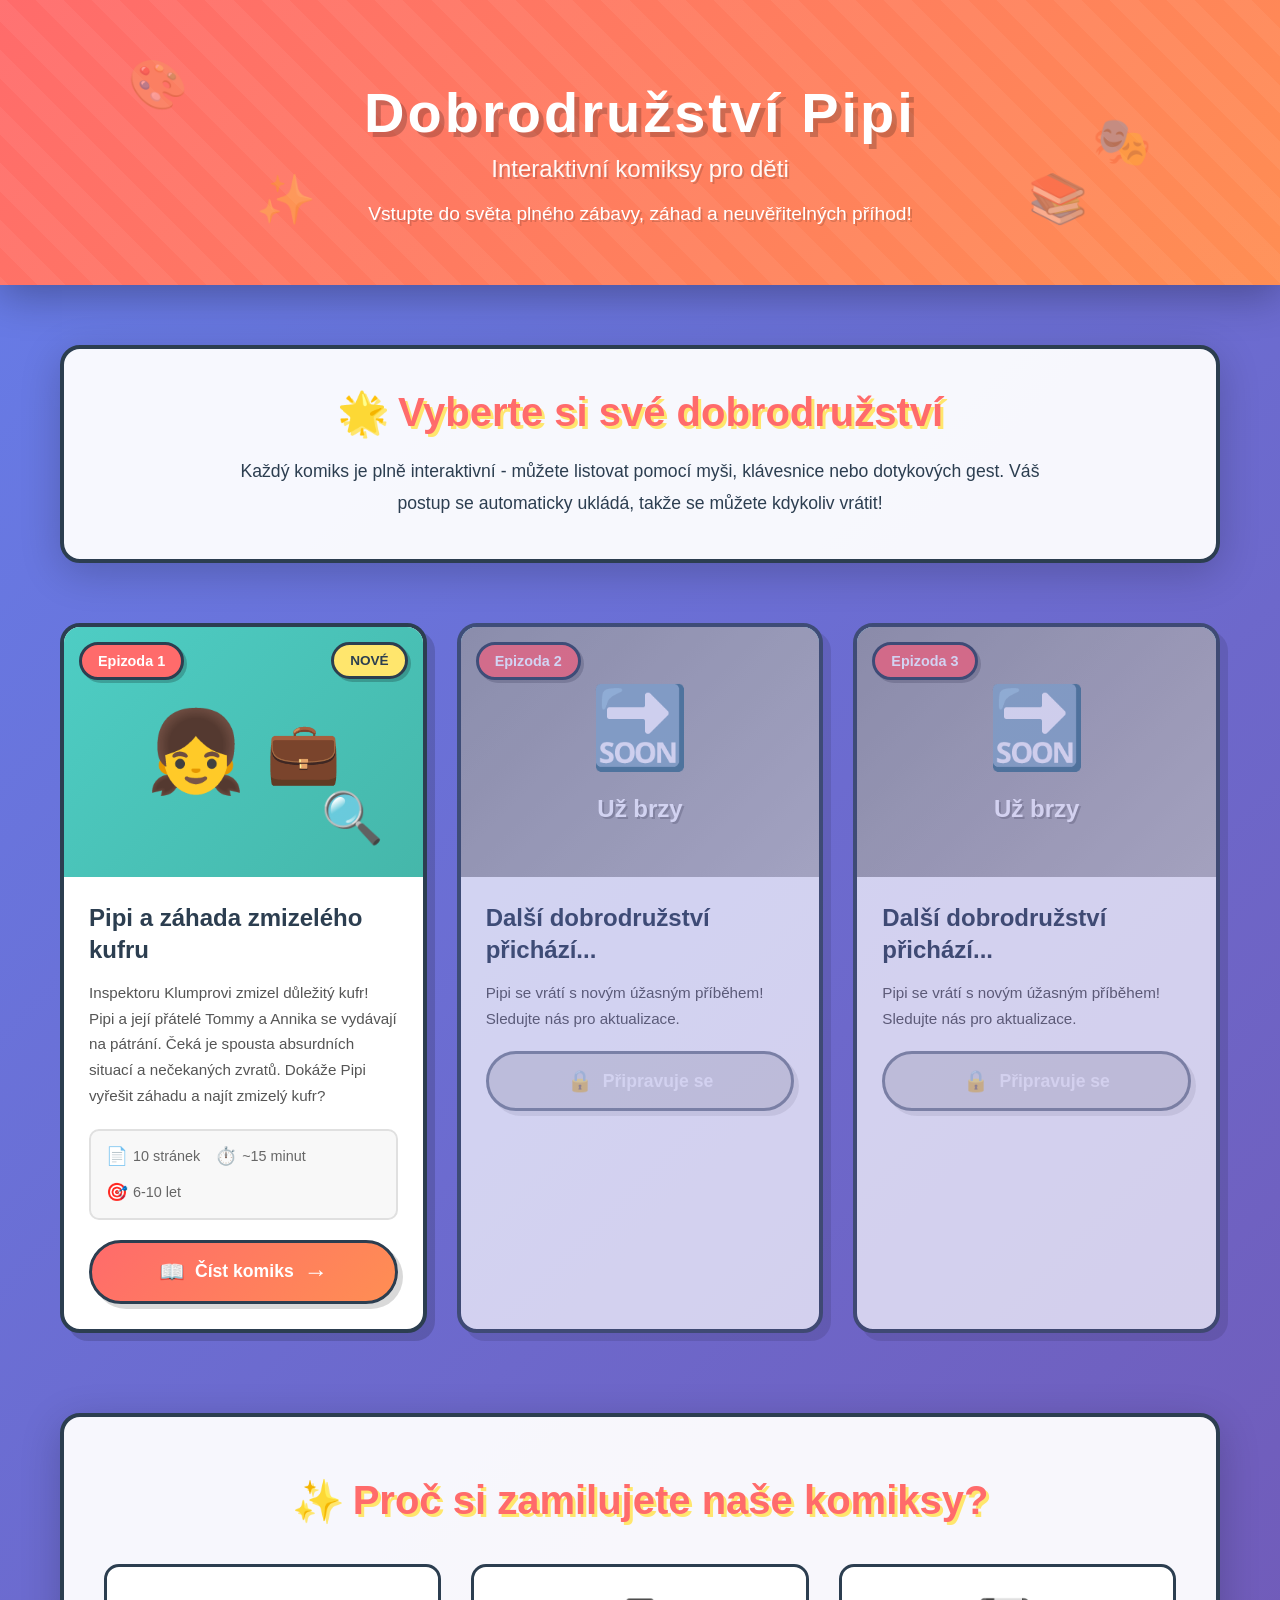
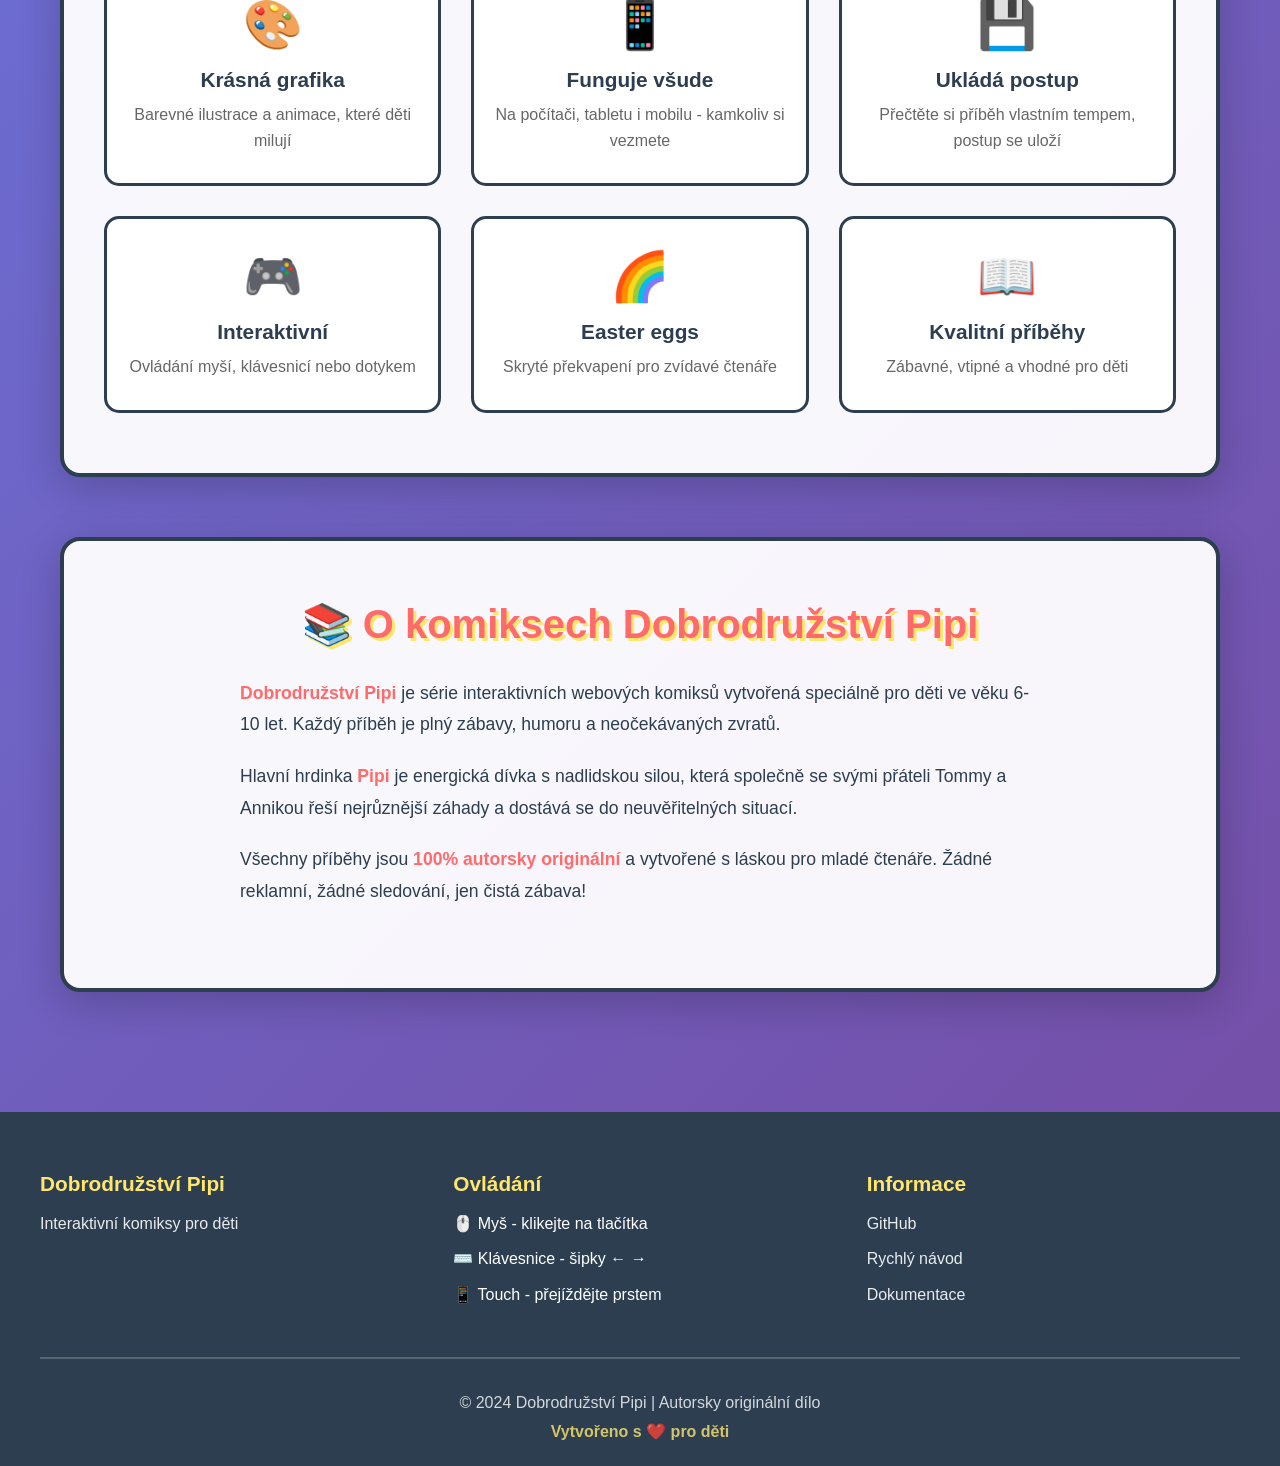
==== commit b70fe783: "Vytvoření landing page s výpisem epizod Změny: - Přejmenován index.html → episode-01.html (první epi" ====
--- a/index.html
+++ b/index.html
@@ -3,501 +3,214 @@
 <head>
     <meta charset="UTF-8">
     <meta name="viewport" content="width=device-width, initial-scale=1.0">
-    <title>Pipi a záhada zmizelého kufru - Interaktivní komiks</title>
+    <title>Dobrodružství Pipi - Interaktivní komiksy pro děti</title>
     <link rel="stylesheet" href="styles.css">
+    <link rel="stylesheet" href="landing.css">
 </head>
-<body>
-    <div class="comic-container">
-        <!-- Hlavička -->
-        <header class="comic-header">
-            <h1 class="comic-title">Pipi a záhada zmizelého kufru</h1>
-            <div class="progress-bar">
-                <div class="progress-fill" id="progressBar"></div>
-            </div>
-            <p class="page-counter"><span id="currentPage">1</span> / <span id="totalPages">10</span></p>
-        </header>
-
-        <!-- Stránky komiksu -->
-        <div class="comic-pages" id="comicPages">
-
-            <!-- Stránka 1: Úvod -->
-            <div class="page active" data-page="1">
-                <div class="panel-grid">
-                    <div class="panel panel-large">
-                        <div class="scene villa-exterior">
-                            <div class="title-overlay">
-                                <h2>Pipi a záhada zmizelého kufru</h2>
-                            </div>
-                            <div class="villa"></div>
-                            <div class="sun"></div>
-                            <div class="clouds"></div>
-                        </div>
-                        <div class="caption">Byl krásný slunečný den ve Ville Vilekula...</div>
-                    </div>
-
-                    <div class="panel">
-                        <div class="scene">
-                            <div class="character tommy"></div>
-                            <div class="character annika"></div>
-                            <div class="door"></div>
-                        </div>
-                        <div class="speech-bubble left">Tommy: Myslíš, že je doma?</div>
-                        <div class="speech-bubble right">Annika: S Pipi nikdy nevíš...</div>
-                    </div>
-
-                    <div class="panel panel-tall">
-                        <div class="scene">
-                            <div class="character pipi lifting-horse"></div>
-                            <div class="horse elevated"></div>
-                        </div>
-                        <div class="speech-bubble pipi-bubble">Pipi: Ahoj! Zrovna zvedám koně, aby měl lepší výhled!</div>
-                        <div class="sound-effect">ZDVIH!</div>
-                    </div>
-
-                    <div class="panel">
-                        <div class="scene">
-                            <div class="character tommy shocked"></div>
-                            <div class="character annika shocked"></div>
-                        </div>
-                        <div class="speech-bubble">Tommy & Annika: PIPI!!!</div>
-                    </div>
-
-                    <div class="panel panel-wide">
-                        <div class="scene sky">
-                            <div class="character parrot flying"></div>
-                        </div>
-                        <div class="speech-bubble parrot-bubble">Don Pablo: KRÁÁÁ! KRÁÁÁ! Novinka! Zmizel kufr!</div>
-                        <div class="sound-effect flutter">FRRR FRRR</div>
-                    </div>
-                </div>
-            </div>
-
-            <!-- Stránka 2: Problém -->
-            <div class="page" data-page="2">
-                <div class="panel-grid">
-                    <div class="panel panel-wide">
-                        <div class="scene town-hall">
-                            <div class="character inspector angry"></div>
-                            <div class="briefcase missing"></div>
-                        </div>
-                        <div class="speech-bubble inspector-bubble">Inspektor Klumpr: Můj kufr s Velmi Důležitými Povoleními ZMIZEL!</div>
-                    </div>
-
-                    <div class="panel">
-                        <div class="scene">
-                            <div class="character inspector pointing"></div>
-                        </div>
-                        <div class="speech-bubble thought">Určitě za tím stojí TA dívka...</div>
-                    </div>
-
-                    <div class="panel">
-                        <div class="scene">
-                            <div class="character pipi innocent"></div>
-                        </div>
-                        <div class="speech-bubble pipi-bubble">Pipi: Já? To by mě nenapadlo! ...Ačkoli...</div>
-                    </div>
-
-                    <div class="panel panel-large">
-                        <div class="scene">
-                            <div class="character pipi determined"></div>
-                            <div class="character tommy"></div>
-                            <div class="character annika"></div>
-                        </div>
-                        <div class="speech-bubble pipi-bubble">Pomůžeme vám ho najít! Že ano, Tommy a Annika?</div>
-                    </div>
-
-                    <div class="panel">
-                        <div class="scene">
-                            <div class="character inspector worried"></div>
-                        </div>
-                        <div class="speech-bubble">To mě nějak neuklidňuje...</div>
-                        <div class="sound-effect">vzdech</div>
-                    </div>
-                </div>
-            </div>
-
-            <!-- Stránka 3: Začátek pátrání -->
-            <div class="page" data-page="3">
-                <div class="panel-grid">
-                    <div class="panel panel-wide">
-                        <div class="scene street">
-                            <div class="character pipi detective"></div>
-                            <div class="character tommy"></div>
-                            <div class="character annika"></div>
-                        </div>
-                        <div class="caption">Detektivní trio vyráží na pátrání...</div>
-                    </div>
-
-                    <div class="panel">
-                        <div class="scene">
-                            <div class="footprint fish-shaped"></div>
-                        </div>
-                        <div class="speech-bubble">Pipi: Podívejte! Stopa ve tvaru rybí kosti!</div>
-                    </div>
-
-                    <div class="panel">
-                        <div class="scene">
-                            <div class="character tommy confused"></div>
-                        </div>
-                        <div class="speech-bubble">Tommy: To je asi otisk z boty rybáře...</div>
-                    </div>
-
-                    <div class="panel">
-                        <div class="scene neighbor-window">
-                            <div class="character neighbor"></div>
-                        </div>
-                        <div class="speech-bubble">Soused: Viděl jsem podezřelou kočku...</div>
-                    </div>
-
-                    <div class="panel panel-tall">
-                        <div class="scene">
-                            <div class="character pipi thinking"></div>
-                        </div>
-                        <div class="speech-bubble pipi-bubble thought">Hmm... Kočka? To musíme prozkoumat!</div>
-                    </div>
-                </div>
-            </div>
-
-            <!-- Stránka 4: Absurdní situace #1 -->
-            <div class="page" data-page="4">
-                <div class="panel-grid">
-                    <div class="panel panel-large">
-                        <div class="scene harbor">
-                            <div class="character pipi super-strong"></div>
-                            <div class="ship floating"></div>
-                        </div>
-                        <div class="speech-bubble pipi-bubble">Zkrátíme si cestu přes přístav!</div>
-                        <div class="sound-effect huge">ZVEEEEEDDDDD!</div>
-                    </div>
-
-                    <div class="panel">
-                        <div class="scene">
-                            <div class="character tommy dizzy"></div>
-                        </div>
-                        <div class="speech-bubble">Tommy: Pipi... to je PARNÍK!</div>
-                    </div>
-
-                    <div class="panel">
-                        <div class="scene">
-                            <div class="character annika scared"></div>
-                        </div>
-                        <div class="speech-bubble">Annika: A je TĚŽKÝ!</div>
-                    </div>
-
-                    <div class="panel panel-wide">
-                        <div class="scene">
-                            <div class="character pipi carrying-ship"></div>
-                            <div class="ship moved"></div>
-                        </div>
-                        <div class="speech-bubble pipi-bubble">Ach, to je legrace! Vážně lehký!</div>
-                    </div>
-
-                    <div class="panel">
-                        <div class="scene">
-                            <div class="crowd shocked"></div>
-                        </div>
-                        <div class="sound-effect">ÚŽAS!</div>
-                    </div>
-                </div>
-            </div>
-
-            <!-- Stránka 5: Absurdní situace #2 -->
-            <div class="page" data-page="5">
-                <div class="panel-grid">
-                    <div class="panel panel-wide">
-                        <div class="scene old-workshop">
-                            <div class="door-frame"></div>
-                        </div>
-                        <div class="caption">U staré dílny...</div>
-                    </div>
-
-                    <div class="panel">
-                        <div class="scene">
-                            <div class="character pipi leaning"></div>
-                            <div class="door solid"></div>
-                        </div>
-                        <div class="speech-bubble pipi-bubble">Jen se trochu opřu...</div>
-                    </div>
-
-                    <div class="panel panel-tall">
-                        <div class="scene">
-                            <div class="door broken"></div>
-                        </div>
-                        <div class="sound-effect massive">TŘÁÁÁSK!</div>
-                    </div>
-
-                    <div class="panel">
-                        <div class="scene">
-                            <div class="character pipi oops"></div>
-                        </div>
-                        <div class="speech-bubble pipi-bubble">Ouha... Možná jsem se opřela moc...</div>
-                    </div>
-
-                    <div class="panel">
-                        <div class="scene inside-workshop">
-                            <div class="old-items"></div>
-                        </div>
-                        <div class="caption">Ale žádný kufr tam nebyl...</div>
-                    </div>
-                </div>
-            </div>
-
-            <!-- Stránka 6: Don Pablo dramatizuje -->
-            <div class="page" data-page="6">
-                <div class="panel-grid">
-                    <div class="panel panel-large">
-                        <div class="scene street-lamp">
-                            <div class="character parrot on-lamp"></div>
-                            <div class="lamp-post"></div>
-                        </div>
-                        <div class="speech-bubble parrot-bubble">KRÁÁÁ! Vidím ho! Kufr se pohybuje SÁM!</div>
-                    </div>
-
-                    <div class="panel">
-                        <div class="scene">
-                            <div class="character pipi excited"></div>
-                        </div>
-                        <div class="speech-bubble pipi-bubble">Kde, kde?!</div>
-                    </div>
-
-                    <div class="panel panel-tall">
-                        <div class="scene">
-                            <div class="character parrot falling"></div>
-                        </div>
-                        <div class="speech-bubble parrot-bubble">Ááááá! Padááááám!</div>
-                        <div class="sound-effect">PLÁC!</div>
-                    </div>
-
-                    <div class="panel">
-                        <div class="scene">
-                            <div class="character pipi catching"></div>
-                            <div class="character parrot caught"></div>
-                        </div>
-                        <div class="speech-bubble pipi-bubble">Mám tě!</div>
-                    </div>
-
-                    <div class="panel">
-                        <div class="scene">
-                            <div class="character parrot dizzy"></div>
-                        </div>
-                        <div class="speech-bubble parrot-bubble">Tamhle... u pekárny...</div>
-                    </div>
-                </div>
-            </div>
-
-            <!-- Stránka 7: U pekárny -->
-            <div class="page" data-page="7">
-                <div class="panel-grid">
-                    <div class="panel panel-wide">
-                        <div class="scene bakery-exterior">
-                            <div class="bakery-sign"></div>
-                        </div>
-                        <div class="caption">Pekárna na rohu náměstí...</div>
-                    </div>
-
-                    <div class="panel">
-                        <div class="scene">
-                            <div class="character pipi sneaking"></div>
-                            <div class="character tommy"></div>
-                            <div class="character annika"></div>
-                        </div>
-                        <div class="speech-bubble pipi-bubble whisper">Tiše... sledujeme stopu...</div>
-                    </div>
-
-                    <div class="panel panel-large">
-                        <div class="scene behind-bakery">
-                            <div class="briefcase hidden"></div>
-                            <div class="character cat sitting"></div>
-                        </div>
-                        <div class="caption">A pak to uviděli...</div>
-                    </div>
-
-                    <div class="panel">
-                        <div class="scene">
-                            <div class="character tommy pointing"></div>
-                        </div>
-                        <div class="speech-bubble">Tommy: TEN KUFR!</div>
-                    </div>
-
-                    <div class="panel">
-                        <div class="scene">
-                            <div class="character cat licking"></div>
-                            <div class="briefcase"></div>
-                        </div>
-                        <div class="speech-bubble">Annika: A ta kočka ho... olizuje?</div>
-                    </div>
-                </div>
-            </div>
-
-            <!-- Stránka 8: Zvrat - řešení záhady -->
-            <div class="page" data-page="8">
-                <div class="panel-grid">
-                    <div class="panel panel-wide">
-                        <div class="scene">
-                            <div class="character pipi detective-hat"></div>
-                            <div class="character cat"></div>
-                            <div class="briefcase open"></div>
-                        </div>
-                        <div class="speech-bubble pipi-bubble">Aha! V kufru je levandulová esence!</div>
-                    </div>
-
-                    <div class="panel">
-                        <div class="scene">
-                            <div class="character cat happy"></div>
-                        </div>
-                        <div class="speech-bubble">Mňau! ♥</div>
-                    </div>
-
-                    <div class="panel">
-                        <div class="scene">
-                            <div class="character annika understanding"></div>
-                        </div>
-                        <div class="speech-bubble">Annika: Kočky milují levanduli!</div>
-                    </div>
-
-                    <div class="panel panel-large">
-                        <div class="scene">
-                            <div class="character tommy"></div>
-                            <div class="character cat dragging"></div>
-                            <div class="drag-marks"></div>
-                        </div>
-                        <div class="speech-bubble">Tommy: Proto kufr odtáhla až sem!</div>
-                    </div>
-
-                    <div class="panel">
-                        <div class="scene">
-                            <div class="character pipi victorious"></div>
-                        </div>
-                        <div class="speech-bubble pipi-bubble">Záhada vyřešena!</div>
-                        <div class="sound-effect">HURÁ!</div>
-                    </div>
-                </div>
-            </div>
-
-            <!-- Stránka 9: Finále - podmínka -->
-            <div class="page" data-page="9">
-                <div class="panel-grid">
-                    <div class="panel panel-large">
-                        <div class="scene town-hall">
-                            <div class="character inspector relieved"></div>
-                            <div class="briefcase returned"></div>
-                        </div>
-                        <div class="speech-bubble inspector-bubble">Můj kufr! Děkuji vám!</div>
-                    </div>
-
-                    <div class="panel">
-                        <div class="scene">
-                            <div class="character pipi sly"></div>
-                        </div>
-                        <div class="speech-bubble pipi-bubble">Počkejte... mám podmínku!</div>
-                    </div>
-
-                    <div class="panel panel-wide">
-                        <div class="scene">
-                            <div class="character inspector nervous"></div>
-                        </div>
-                        <div class="speech-bubble inspector-bubble worried">Ja-jakou podmínku?</div>
-                    </div>
-
-                    <div class="panel">
-                        <div class="scene">
-                            <div class="character pipi determined"></div>
-                        </div>
-                        <div class="speech-bubble pipi-bubble">Všechna ta povolení nesmí zakazovat dobrodružství dětí!</div>
-                    </div>
-
-                    <div class="panel">
-                        <div class="scene">
-                            <div class="character inspector thinking"></div>
-                        </div>
-                        <div class="speech-bubble thought">Nebo by možná zvedla i MĚ...</div>
-                    </div>
-
-                    <div class="panel panel-tall">
-                        <div class="scene">
-                            <div class="character inspector signing"></div>
-                            <div class="document"></div>
-                        </div>
-                        <div class="speech-bubble inspector-bubble">Dobře, dobře... podepíšu!</div>
-                        <div class="sound-effect">ŠKRT ŠKRT</div>
-                    </div>
-                </div>
-            </div>
-
-            <!-- Stránka 10: Epilog -->
-            <div class="page" data-page="10">
-                <div class="panel-grid">
-                    <div class="panel panel-large">
-                        <div class="scene sunset villa">
-                            <div class="villa silhouette"></div>
-                            <div class="sunset-sky"></div>
-                        </div>
-                        <div class="caption">Večer u Villy Vilekula...</div>
-                    </div>
-
-                    <div class="panel panel-wide">
-                        <div class="scene villa-yard">
-                            <div class="character pipi happy"></div>
-                            <div class="character tommy waving"></div>
-                            <div class="character annika waving"></div>
-                        </div>
-                        <div class="speech-bubble">Tommy & Annika: Nashledanou, Pipi!</div>
-                    </div>
-
-                    <div class="panel">
-                        <div class="scene">
-                            <div class="character pipi talking-to-horse"></div>
-                            <div class="horse"></div>
-                        </div>
-                        <div class="speech-bubble pipi-bubble">Zítra půjdeme na střechu sledovat červánky, ano?</div>
-                    </div>
-
-                    <div class="panel">
-                        <div class="scene">
-                            <div class="horse nodding"></div>
-                        </div>
-                        <div class="speech-bubble">Hihhihi!</div>
-                    </div>
-
-                    <div class="panel">
-                        <div class="scene">
-                            <div class="character parrot refusing"></div>
-                        </div>
-                        <div class="speech-bubble parrot-bubble">KRÁÁÁ! Já ne! Mám strach z výšek!</div>
-                    </div>
-
-                    <div class="panel panel-wide">
-                        <div class="scene final">
-                            <div class="the-end">KONEC</div>
-                            <div class="stars"></div>
-                        </div>
-                    </div>
-                </div>
-            </div>
-
-        </div>
-
-        <!-- Navigace -->
-        <div class="comic-navigation">
-            <button id="prevBtn" class="nav-button" disabled>
-                <span class="arrow">←</span>
-                <span class="label">Předchozí</span>
-            </button>
-
-            <div class="page-dots" id="pageDots"></div>
-
-            <button id="nextBtn" class="nav-button">
-                <span class="label">Další</span>
-                <span class="arrow">→</span>
-            </button>
-        </div>
-
-        <!-- Footer -->
-        <footer class="comic-footer">
-            <p>© 2024 Interaktivní komiks pro děti | Autorsky originální dílo</p>
-        </footer>
-    </div>
-
-    <script src="script.js"></script>
+<body class="landing-page">
+    <!-- Hlavička -->
+    <header class="landing-header">
+        <div class="header-content">
+            <h1 class="main-title">
+                <span class="title-main">Dobrodružství Pipi</span>
+                <span class="title-subtitle">Interaktivní komiksy pro děti</span>
+            </h1>
+            <p class="tagline">Vstupte do světa plného zábavy, záhad a neuvěřitelných příhod!</p>
+        </div>
+        <div class="header-decoration">
+            <div class="floating-emoji">🎨</div>
+            <div class="floating-emoji">📚</div>
+            <div class="floating-emoji">✨</div>
+            <div class="floating-emoji">🎭</div>
+        </div>
+    </header>
+
+    <!-- Hlavní obsah -->
+    <main class="episodes-container">
+        <section class="intro-section">
+            <h2>🌟 Vyberte si své dobrodružství</h2>
+            <p class="intro-text">
+                Každý komiks je plně interaktivní - můžete listovat pomocí myši, klávesnice nebo dotykových gest.
+                Váš postup se automaticky ukládá, takže se můžete kdykoliv vrátit!
+            </p>
+        </section>
+
+        <!-- Grid s epizodami -->
+        <div class="episodes-grid" id="episodesGrid">
+
+            <!-- Epizoda 1 -->
+            <article class="episode-card">
+                <div class="episode-number">Epizoda 1</div>
+                <div class="episode-thumbnail">
+                    <div class="thumbnail-content">
+                        <div class="thumbnail-pipi">👧</div>
+                        <div class="thumbnail-briefcase">💼</div>
+                        <div class="thumbnail-magnifier">🔍</div>
+                    </div>
+                    <div class="episode-badge new">NOVÉ</div>
+                </div>
+                <div class="episode-info">
+                    <h3 class="episode-title">Pipi a záhada zmizelého kufru</h3>
+                    <p class="episode-description">
+                        Inspektoru Klumprovi zmizel důležitý kufr! Pipi a její přátelé Tommy a Annika
+                        se vydávají na pátrání. Čeká je spousta absurdních situací a nečekaných zvratů.
+                        Dokáže Pipi vyřešit záhadu a najít zmizelý kufr?
+                    </p>
+                    <div class="episode-meta">
+                        <span class="meta-item">
+                            <span class="meta-icon">📄</span>
+                            10 stránek
+                        </span>
+                        <span class="meta-item">
+                            <span class="meta-icon">⏱️</span>
+                            ~15 minut
+                        </span>
+                        <span class="meta-item">
+                            <span class="meta-icon">🎯</span>
+                            6-10 let
+                        </span>
+                    </div>
+                    <a href="episode-01.html" class="read-button">
+                        <span class="button-icon">📖</span>
+                        <span class="button-text">Číst komiks</span>
+                        <span class="button-arrow">→</span>
+                    </a>
+                </div>
+            </article>
+
+            <!-- Placeholder pro budoucí epizody -->
+            <article class="episode-card coming-soon">
+                <div class="episode-number">Epizoda 2</div>
+                <div class="episode-thumbnail">
+                    <div class="thumbnail-content coming-soon-content">
+                        <div class="coming-soon-icon">🔜</div>
+                        <div class="coming-soon-text">Už brzy</div>
+                    </div>
+                </div>
+                <div class="episode-info">
+                    <h3 class="episode-title">Další dobrodružství přichází...</h3>
+                    <p class="episode-description">
+                        Pipi se vrátí s novým úžasným příběhem! Sledujte nás pro aktualizace.
+                    </p>
+                    <button class="read-button disabled" disabled>
+                        <span class="button-icon">🔒</span>
+                        <span class="button-text">Připravuje se</span>
+                    </button>
+                </div>
+            </article>
+
+            <article class="episode-card coming-soon">
+                <div class="episode-number">Epizoda 3</div>
+                <div class="episode-thumbnail">
+                    <div class="thumbnail-content coming-soon-content">
+                        <div class="coming-soon-icon">🔜</div>
+                        <div class="coming-soon-text">Už brzy</div>
+                    </div>
+                </div>
+                <div class="episode-info">
+                    <h3 class="episode-title">Další dobrodružství přichází...</h3>
+                    <p class="episode-description">
+                        Pipi se vrátí s novým úžasným příběhem! Sledujte nás pro aktualizace.
+                    </p>
+                    <button class="read-button disabled" disabled>
+                        <span class="button-icon">🔒</span>
+                        <span class="button-text">Připravuje se</span>
+                    </button>
+                </div>
+            </article>
+
+        </div>
+
+        <!-- Informační sekce -->
+        <section class="features-section">
+            <h2>✨ Proč si zamilujete naše komiksy?</h2>
+            <div class="features-grid">
+                <div class="feature-card">
+                    <div class="feature-icon">🎨</div>
+                    <h3>Krásná grafika</h3>
+                    <p>Barevné ilustrace a animace, které děti milují</p>
+                </div>
+                <div class="feature-card">
+                    <div class="feature-icon">📱</div>
+                    <h3>Funguje všude</h3>
+                    <p>Na počítači, tabletu i mobilu - kamkoliv si vezmete</p>
+                </div>
+                <div class="feature-card">
+                    <div class="feature-icon">💾</div>
+                    <h3>Ukládá postup</h3>
+                    <p>Přečtěte si příběh vlastním tempem, postup se uloží</p>
+                </div>
+                <div class="feature-card">
+                    <div class="feature-icon">🎮</div>
+                    <h3>Interaktivní</h3>
+                    <p>Ovládání myší, klávesnicí nebo dotykem</p>
+                </div>
+                <div class="feature-card">
+                    <div class="feature-icon">🌈</div>
+                    <h3>Easter eggs</h3>
+                    <p>Skryté překvapení pro zvídavé čtenáře</p>
+                </div>
+                <div class="feature-card">
+                    <div class="feature-icon">📖</div>
+                    <h3>Kvalitní příběhy</h3>
+                    <p>Zábavné, vtipné a vhodné pro děti</p>
+                </div>
+            </div>
+        </section>
+
+        <!-- O projektu -->
+        <section class="about-section">
+            <h2>📚 O komiksech Dobrodružství Pipi</h2>
+            <div class="about-content">
+                <p>
+                    <strong>Dobrodružství Pipi</strong> je série interaktivních webových komiksů vytvořená
+                    speciálně pro děti ve věku 6-10 let. Každý příběh je plný zábavy, humoru a
+                    neočekávaných zvratů.
+                </p>
+                <p>
+                    Hlavní hrdinka <strong>Pipi</strong> je energická dívka s nadlidskou silou, která
+                    společně se svými přáteli Tommy a Annikou řeší nejrůznější záhady a dostává se
+                    do neuvěřitelných situací.
+                </p>
+                <p>
+                    Všechny příběhy jsou <strong>100% autorsky originální</strong> a vytvořené s láskou
+                    pro mladé čtenáře. Žádné reklamní, žádné sledování, jen čistá zábava!
+                </p>
+            </div>
+        </section>
+
+    </main>
+
+    <!-- Footer -->
+    <footer class="landing-footer">
+        <div class="footer-content">
+            <div class="footer-section">
+                <h3>Dobrodružství Pipi</h3>
+                <p>Interaktivní komiksy pro děti</p>
+            </div>
+            <div class="footer-section">
+                <h3>Ovládání</h3>
+                <ul>
+                    <li>🖱️ Myš - klikejte na tlačítka</li>
+                    <li>⌨️ Klávesnice - šipky ← →</li>
+                    <li>📱 Touch - přejíždějte prstem</li>
+                </ul>
+            </div>
+            <div class="footer-section">
+                <h3>Informace</h3>
+                <ul>
+                    <li><a href="https://github.com/aiforgewolf/pipi-komiks">GitHub</a></li>
+                    <li><a href="QUICK_START.md">Rychlý návod</a></li>
+                    <li><a href="README.md">Dokumentace</a></li>
+                </ul>
+            </div>
+        </div>
+        <div class="footer-bottom">
+            <p>© 2024 Dobrodružství Pipi | Autorsky originální dílo</p>
+            <p class="footer-love">Vytvořeno s ❤️ pro děti</p>
+        </div>
+    </footer>
+
+    <script src="landing.js"></script>
 </body>
 </html>
--- a/styles.css
+++ b/styles.css
@@ -206,6 +206,16 @@
    SCÉNY
    ======================================== */
 
+/* Z-INDEX HIERARCHIE:
+   - .scene (pozadí): z-index: 1
+   - Objekty (.villa, .horse, .briefcase, atd.): z-index: 5
+   - .character (postavy): z-index: 5
+   - .speech-bubble (bubliny): z-index: 10
+   - .caption (titulky): z-index: 15
+   - .sound-effect (zvukové efekty): z-index: 20
+   - .title-overlay (nadpisy): z-index: 10
+*/
+
 .scene {
     width: 100%;
     height: 100%;
@@ -216,6 +226,13 @@
     justify-content: center;
     overflow: hidden;
     border-radius: 8px;
+    z-index: 1;
+}
+
+/* Všechny přímé potomky scény (objekty) mají vyšší z-index než pozadí */
+.scene > * {
+    position: relative;
+    z-index: 5;
 }
 
 /* Pozadí scén */
@@ -259,6 +276,37 @@
     background: linear-gradient(180deg, #87CEEB 0%, #E0F6FF 100%);
 }
 
+.neighbor-window {
+    background: linear-gradient(180deg, #F5DEB3 0%, #DEB887 100%);
+    position: relative;
+}
+
+.neighbor-window::before {
+    content: '';
+    position: absolute;
+    top: 50%;
+    left: 50%;
+    transform: translate(-50%, -50%);
+    width: 80%;
+    height: 70%;
+    background: #87CEEB;
+    border: 6px solid #8B4513;
+    border-radius: 8px;
+    box-shadow: inset 0 0 20px rgba(0, 0, 0, 0.2);
+}
+
+.neighbor-window::after {
+    content: '';
+    position: absolute;
+    top: 50%;
+    left: 50%;
+    transform: translate(-50%, -50%);
+    width: 80%;
+    height: 3px;
+    background: #8B4513;
+    z-index: 2;
+}
+
 .final {
     background: linear-gradient(135deg, #667eea 0%, #764ba2 100%);
 }
@@ -272,6 +320,7 @@
     width: 80px;
     height: 120px;
     margin: 10px;
+    z-index: 5;
 }
 
 /* PIPI */
@@ -384,6 +433,41 @@
     left: 50%;
     transform: translateX(-50%);
     font-size: 35px;
+}
+
+/* Soused */
+.character.neighbor {
+    width: 70px;
+    height: 90px;
+    z-index: 10;
+}
+
+.character.neighbor::before {
+    content: '';
+    position: absolute;
+    bottom: -20px;
+    left: 50%;
+    transform: translateX(-50%);
+    width: 50px;
+    height: 60px;
+    background: #5D8AA8;
+    border-radius: 25px 25px 0 0;
+    border: 3px solid var(--text-color);
+}
+
+.character.neighbor::after {
+    content: '👨';
+    position: absolute;
+    top: 10px;
+    left: 50%;
+    transform: translateX(-50%);
+    font-size: 40px;
+    animation: peekaboo 3s ease-in-out infinite;
+}
+
+@keyframes peekaboo {
+    0%, 100% { transform: translateX(-50%) translateY(0); }
+    50% { transform: translateX(-50%) translateY(-5px); }
 }
 
 /* Papoušek */
@@ -671,6 +755,73 @@
     content: '🥖 PEKÁRNA 🥐';
 }
 
+/* Stopa ve tvaru rybí kosti */
+.footprint.fish-shaped {
+    position: relative;
+    width: 100px;
+    height: 150px;
+    margin: 20px auto;
+}
+
+.footprint.fish-shaped::before {
+    content: '';
+    position: absolute;
+    top: 50%;
+    left: 50%;
+    transform: translate(-50%, -50%);
+    width: 80px;
+    height: 120px;
+    background:
+        /* Hlavní otisk boty */
+        linear-gradient(180deg, #8B7355 0%, #A0826D 100%);
+    border-radius: 40px 40px 20px 20px;
+    border: 3px solid var(--text-color);
+    opacity: 0.7;
+}
+
+/* Rybí kost pattern uvnitř */
+.footprint.fish-shaped::after {
+    content: '🐟';
+    position: absolute;
+    top: 50%;
+    left: 50%;
+    transform: translate(-50%, -50%) rotate(-90deg);
+    font-size: 60px;
+    opacity: 0.4;
+    filter: grayscale(100%);
+}
+
+/* Alternativně - detailnější CSS ilustrace rybí kosti */
+.footprint.fish-shaped {
+    background:
+        /* Páteř */
+        linear-gradient(90deg, transparent 48%, #8B7355 48%, #8B7355 52%, transparent 52%),
+        /* Žebra */
+        repeating-linear-gradient(
+            45deg,
+            transparent,
+            transparent 8px,
+            #8B7355 8px,
+            #8B7355 10px,
+            transparent 10px,
+            transparent 20px
+        ),
+        repeating-linear-gradient(
+            -45deg,
+            transparent,
+            transparent 8px,
+            #8B7355 8px,
+            #8B7355 10px,
+            transparent 10px,
+            transparent 20px
+        );
+    background-size: 100% 100%, 50% 100%, 50% 100%;
+    background-position: center, left center, right center;
+    border: 3px dashed #654321;
+    border-radius: 10px;
+    box-shadow: 0 4px 8px rgba(0, 0, 0, 0.2);
+}
+
 /* ========================================
    BUBLINY S TEXTEM
    ======================================== */
@@ -685,6 +836,7 @@
     font-size: 0.95rem;
     line-height: 1.4;
     box-shadow: 3px 3px 0 var(--shadow-color);
+    z-index: 10;
 }
 
 .speech-bubble::before {
@@ -772,6 +924,7 @@
     font-style: italic;
     text-align: center;
     box-shadow: 2px 2px 0 var(--shadow-color);
+    z-index: 15;
 }
 
 .sound-effect {
@@ -782,6 +935,7 @@
     text-shadow: 2px 2px 0 white, -2px -2px 0 white, 2px -2px 0 white, -2px 2px 0 white;
     transform: rotate(-10deg);
     animation: bounce 0.5s ease infinite alternate;
+    z-index: 20;
 }
 
 @keyframes bounce {
--- a/landing.css
+++ b/landing.css
@@ -0,0 +1,635 @@
+/* ========================================
+   LANDING PAGE STYLY
+   ======================================== */
+
+/* Resetování pro landing page */
+.landing-page {
+    background: linear-gradient(135deg, #667eea 0%, #764ba2 100%);
+    min-height: 100vh;
+    padding: 0;
+}
+
+/* ========================================
+   HLAVIČKA
+   ======================================== */
+
+.landing-header {
+    background: linear-gradient(135deg, #FF6B6B 0%, #FF8E53 100%);
+    padding: 80px 20px 60px;
+    text-align: center;
+    position: relative;
+    overflow: hidden;
+    box-shadow: 0 10px 40px rgba(0, 0, 0, 0.3);
+}
+
+.landing-header::before {
+    content: '';
+    position: absolute;
+    top: -50%;
+    left: -50%;
+    width: 200%;
+    height: 200%;
+    background: repeating-linear-gradient(
+        45deg,
+        transparent,
+        transparent 20px,
+        rgba(255, 255, 255, 0.05) 20px,
+        rgba(255, 255, 255, 0.05) 40px
+    );
+    animation: slide 30s linear infinite;
+}
+
+.header-content {
+    position: relative;
+    z-index: 1;
+    max-width: 900px;
+    margin: 0 auto;
+}
+
+.main-title {
+    margin-bottom: 20px;
+}
+
+.title-main {
+    display: block;
+    font-size: 3.5rem;
+    color: white;
+    text-shadow: 5px 5px 0 rgba(0, 0, 0, 0.2);
+    margin-bottom: 10px;
+    font-weight: bold;
+    letter-spacing: 3px;
+}
+
+.title-subtitle {
+    display: block;
+    font-size: 1.5rem;
+    color: rgba(255, 255, 255, 0.95);
+    text-shadow: 2px 2px 0 rgba(0, 0, 0, 0.15);
+    font-weight: normal;
+}
+
+.tagline {
+    font-size: 1.2rem;
+    color: white;
+    text-shadow: 2px 2px 0 rgba(0, 0, 0, 0.15);
+    max-width: 600px;
+    margin: 0 auto;
+    position: relative;
+    z-index: 1;
+}
+
+/* Plovoucí emoji */
+.header-decoration {
+    position: absolute;
+    top: 0;
+    left: 0;
+    width: 100%;
+    height: 100%;
+    pointer-events: none;
+}
+
+.floating-emoji {
+    position: absolute;
+    font-size: 3rem;
+    animation: float 6s ease-in-out infinite;
+    opacity: 0.3;
+}
+
+.floating-emoji:nth-child(1) {
+    top: 20%;
+    left: 10%;
+    animation-delay: 0s;
+}
+
+.floating-emoji:nth-child(2) {
+    top: 60%;
+    right: 15%;
+    animation-delay: 1.5s;
+}
+
+.floating-emoji:nth-child(3) {
+    bottom: 20%;
+    left: 20%;
+    animation-delay: 3s;
+}
+
+.floating-emoji:nth-child(4) {
+    top: 40%;
+    right: 10%;
+    animation-delay: 4.5s;
+}
+
+@keyframes float {
+    0%, 100% {
+        transform: translateY(0) rotate(0deg);
+    }
+    50% {
+        transform: translateY(-30px) rotate(10deg);
+    }
+}
+
+/* ========================================
+   HLAVNÍ OBSAH
+   ======================================== */
+
+.episodes-container {
+    max-width: 1200px;
+    margin: 0 auto;
+    padding: 60px 20px;
+}
+
+/* Úvodní sekce */
+.intro-section {
+    text-align: center;
+    margin-bottom: 60px;
+    background: rgba(255, 255, 255, 0.95);
+    padding: 40px;
+    border-radius: 20px;
+    box-shadow: 0 10px 40px rgba(0, 0, 0, 0.2);
+    border: 4px solid var(--text-color);
+}
+
+.intro-section h2 {
+    font-size: 2.5rem;
+    color: var(--primary-color);
+    margin-bottom: 20px;
+    text-shadow: 3px 3px 0 var(--accent-color);
+}
+
+.intro-text {
+    font-size: 1.1rem;
+    color: var(--text-color);
+    max-width: 800px;
+    margin: 0 auto;
+    line-height: 1.8;
+}
+
+/* ========================================
+   GRID S EPIZODAMI
+   ======================================== */
+
+.episodes-grid {
+    display: grid;
+    grid-template-columns: repeat(auto-fill, minmax(350px, 1fr));
+    gap: 30px;
+    margin-bottom: 80px;
+}
+
+/* Karta epizody */
+.episode-card {
+    background: white;
+    border: 4px solid var(--text-color);
+    border-radius: 20px;
+    overflow: hidden;
+    box-shadow: 8px 8px 0 rgba(0, 0, 0, 0.15);
+    transition: all 0.3s ease;
+    position: relative;
+}
+
+.episode-card:hover {
+    transform: translateY(-10px);
+    box-shadow: 12px 12px 0 rgba(0, 0, 0, 0.15);
+}
+
+.episode-card.coming-soon {
+    opacity: 0.7;
+}
+
+.episode-card.coming-soon:hover {
+    transform: translateY(-5px);
+}
+
+/* Číslo epizody */
+.episode-number {
+    position: absolute;
+    top: 15px;
+    left: 15px;
+    background: var(--primary-color);
+    color: white;
+    padding: 8px 16px;
+    border-radius: 20px;
+    font-weight: bold;
+    font-size: 0.9rem;
+    border: 3px solid var(--text-color);
+    box-shadow: 3px 3px 0 rgba(0, 0, 0, 0.2);
+    z-index: 2;
+}
+
+/* Náhled */
+.episode-thumbnail {
+    height: 250px;
+    background: linear-gradient(135deg, var(--secondary-color) 0%, #45B7AA 100%);
+    position: relative;
+    display: flex;
+    align-items: center;
+    justify-content: center;
+    overflow: hidden;
+}
+
+.thumbnail-content {
+    position: relative;
+    width: 100%;
+    height: 100%;
+    display: flex;
+    align-items: center;
+    justify-content: center;
+    gap: 20px;
+}
+
+.thumbnail-pipi {
+    font-size: 80px;
+    animation: bounce 2s ease-in-out infinite;
+}
+
+.thumbnail-briefcase {
+    font-size: 60px;
+    animation: wiggle 3s ease-in-out infinite;
+}
+
+.thumbnail-magnifier {
+    font-size: 50px;
+    position: absolute;
+    bottom: 30px;
+    right: 40px;
+    animation: pulse 2s ease-in-out infinite;
+}
+
+@keyframes wiggle {
+    0%, 100% { transform: rotate(0deg); }
+    25% { transform: rotate(-10deg); }
+    75% { transform: rotate(10deg); }
+}
+
+/* Coming soon náhled */
+.coming-soon-content {
+    flex-direction: column;
+    background: linear-gradient(135deg, #999 0%, #bbb 100%);
+}
+
+.coming-soon-icon {
+    font-size: 80px;
+}
+
+.coming-soon-text {
+    font-size: 1.5rem;
+    font-weight: bold;
+    color: white;
+    text-shadow: 2px 2px 0 rgba(0, 0, 0, 0.2);
+}
+
+/* Badge */
+.episode-badge {
+    position: absolute;
+    top: 15px;
+    right: 15px;
+    padding: 8px 16px;
+    border-radius: 20px;
+    font-weight: bold;
+    font-size: 0.85rem;
+    border: 3px solid var(--text-color);
+    box-shadow: 3px 3px 0 rgba(0, 0, 0, 0.2);
+    z-index: 2;
+}
+
+.episode-badge.new {
+    background: var(--accent-color);
+    color: var(--text-color);
+    animation: pulse 2s ease-in-out infinite;
+}
+
+/* Informace o epizodě */
+.episode-info {
+    padding: 25px;
+}
+
+.episode-title {
+    font-size: 1.5rem;
+    color: var(--text-color);
+    margin-bottom: 15px;
+    line-height: 1.3;
+}
+
+.episode-description {
+    color: #555;
+    line-height: 1.7;
+    margin-bottom: 20px;
+    font-size: 0.95rem;
+}
+
+/* Metadata */
+.episode-meta {
+    display: flex;
+    flex-wrap: wrap;
+    gap: 15px;
+    margin-bottom: 20px;
+    padding: 15px;
+    background: #F8F8F8;
+    border-radius: 10px;
+    border: 2px solid #E0E0E0;
+}
+
+.meta-item {
+    display: flex;
+    align-items: center;
+    gap: 5px;
+    font-size: 0.9rem;
+    color: #666;
+    font-weight: 500;
+}
+
+.meta-icon {
+    font-size: 1.1rem;
+}
+
+/* Tlačítko číst */
+.read-button {
+    display: flex;
+    align-items: center;
+    justify-content: center;
+    gap: 10px;
+    width: 100%;
+    padding: 15px 25px;
+    background: linear-gradient(135deg, var(--primary-color) 0%, #FF8E53 100%);
+    color: white;
+    border: 3px solid var(--text-color);
+    border-radius: 50px;
+    font-size: 1.1rem;
+    font-weight: bold;
+    font-family: inherit;
+    cursor: pointer;
+    text-decoration: none;
+    box-shadow: 5px 5px 0 rgba(0, 0, 0, 0.15);
+    transition: all 0.3s ease;
+}
+
+.read-button:hover:not(.disabled) {
+    transform: translateY(-3px);
+    box-shadow: 7px 7px 0 rgba(0, 0, 0, 0.15);
+}
+
+.read-button:active:not(.disabled) {
+    transform: translateY(0);
+    box-shadow: 3px 3px 0 rgba(0, 0, 0, 0.15);
+}
+
+.read-button.disabled {
+    background: #ccc;
+    cursor: not-allowed;
+    opacity: 0.6;
+}
+
+.button-icon {
+    font-size: 1.3rem;
+}
+
+.button-arrow {
+    font-size: 1.5rem;
+    transition: transform 0.3s ease;
+}
+
+.read-button:hover:not(.disabled) .button-arrow {
+    transform: translateX(5px);
+}
+
+/* ========================================
+   FEATURES SEKCE
+   ======================================== */
+
+.features-section {
+    background: rgba(255, 255, 255, 0.95);
+    padding: 60px 40px;
+    border-radius: 20px;
+    margin-bottom: 60px;
+    border: 4px solid var(--text-color);
+    box-shadow: 0 10px 40px rgba(0, 0, 0, 0.2);
+}
+
+.features-section h2 {
+    text-align: center;
+    font-size: 2.5rem;
+    color: var(--primary-color);
+    margin-bottom: 40px;
+    text-shadow: 3px 3px 0 var(--accent-color);
+}
+
+.features-grid {
+    display: grid;
+    grid-template-columns: repeat(auto-fit, minmax(250px, 1fr));
+    gap: 30px;
+}
+
+.feature-card {
+    text-align: center;
+    padding: 30px 20px;
+    background: white;
+    border: 3px solid var(--text-color);
+    border-radius: 15px;
+    transition: all 0.3s ease;
+}
+
+.feature-card:hover {
+    transform: translateY(-5px);
+    box-shadow: 5px 5px 0 rgba(0, 0, 0, 0.1);
+}
+
+.feature-icon {
+    font-size: 3rem;
+    margin-bottom: 15px;
+}
+
+.feature-card h3 {
+    font-size: 1.3rem;
+    color: var(--text-color);
+    margin-bottom: 10px;
+}
+
+.feature-card p {
+    color: #666;
+    line-height: 1.6;
+}
+
+/* ========================================
+   O PROJEKTU SEKCE
+   ======================================== */
+
+.about-section {
+    background: rgba(255, 255, 255, 0.95);
+    padding: 60px 40px;
+    border-radius: 20px;
+    margin-bottom: 60px;
+    border: 4px solid var(--text-color);
+    box-shadow: 0 10px 40px rgba(0, 0, 0, 0.2);
+}
+
+.about-section h2 {
+    text-align: center;
+    font-size: 2.5rem;
+    color: var(--primary-color);
+    margin-bottom: 30px;
+    text-shadow: 3px 3px 0 var(--accent-color);
+}
+
+.about-content {
+    max-width: 800px;
+    margin: 0 auto;
+}
+
+.about-content p {
+    font-size: 1.1rem;
+    line-height: 1.8;
+    color: var(--text-color);
+    margin-bottom: 20px;
+}
+
+.about-content strong {
+    color: var(--primary-color);
+    font-weight: bold;
+}
+
+/* ========================================
+   FOOTER
+   ======================================== */
+
+.landing-footer {
+    background: var(--text-color);
+    color: white;
+    padding: 60px 20px 20px;
+}
+
+.footer-content {
+    max-width: 1200px;
+    margin: 0 auto;
+    display: grid;
+    grid-template-columns: repeat(auto-fit, minmax(250px, 1fr));
+    gap: 40px;
+    margin-bottom: 40px;
+}
+
+.footer-section h3 {
+    font-size: 1.3rem;
+    margin-bottom: 15px;
+    color: var(--accent-color);
+}
+
+.footer-section p {
+    line-height: 1.6;
+    opacity: 0.9;
+}
+
+.footer-section ul {
+    list-style: none;
+    padding: 0;
+}
+
+.footer-section li {
+    margin-bottom: 10px;
+    line-height: 1.6;
+}
+
+.footer-section a {
+    color: white;
+    text-decoration: none;
+    opacity: 0.9;
+    transition: opacity 0.3s ease;
+}
+
+.footer-section a:hover {
+    opacity: 1;
+    text-decoration: underline;
+}
+
+.footer-bottom {
+    text-align: center;
+    padding-top: 30px;
+    border-top: 2px solid rgba(255, 255, 255, 0.2);
+    max-width: 1200px;
+    margin: 0 auto;
+}
+
+.footer-bottom p {
+    opacity: 0.8;
+    margin: 5px 0;
+}
+
+.footer-love {
+    color: var(--accent-color);
+    font-weight: bold;
+    margin-top: 10px !important;
+}
+
+/* ========================================
+   RESPONZIVNÍ DESIGN
+   ======================================== */
+
+@media (max-width: 768px) {
+    .title-main {
+        font-size: 2.5rem;
+    }
+
+    .title-subtitle {
+        font-size: 1.2rem;
+    }
+
+    .tagline {
+        font-size: 1rem;
+    }
+
+    .episodes-grid {
+        grid-template-columns: 1fr;
+    }
+
+    .features-grid {
+        grid-template-columns: 1fr;
+    }
+
+    .intro-section h2,
+    .features-section h2,
+    .about-section h2 {
+        font-size: 2rem;
+    }
+
+    .intro-section,
+    .features-section,
+    .about-section {
+        padding: 30px 20px;
+    }
+
+    .footer-content {
+        grid-template-columns: 1fr;
+    }
+}
+
+@media (max-width: 480px) {
+    .landing-header {
+        padding: 60px 15px 40px;
+    }
+
+    .title-main {
+        font-size: 2rem;
+        letter-spacing: 1px;
+    }
+
+    .title-subtitle {
+        font-size: 1rem;
+    }
+
+    .episodes-container {
+        padding: 40px 15px;
+    }
+
+    .episode-thumbnail {
+        height: 200px;
+    }
+
+    .thumbnail-pipi {
+        font-size: 60px;
+    }
+
+    .thumbnail-briefcase {
+        font-size: 45px;
+    }
+
+    .thumbnail-magnifier {
+        font-size: 35px;
+    }
+}
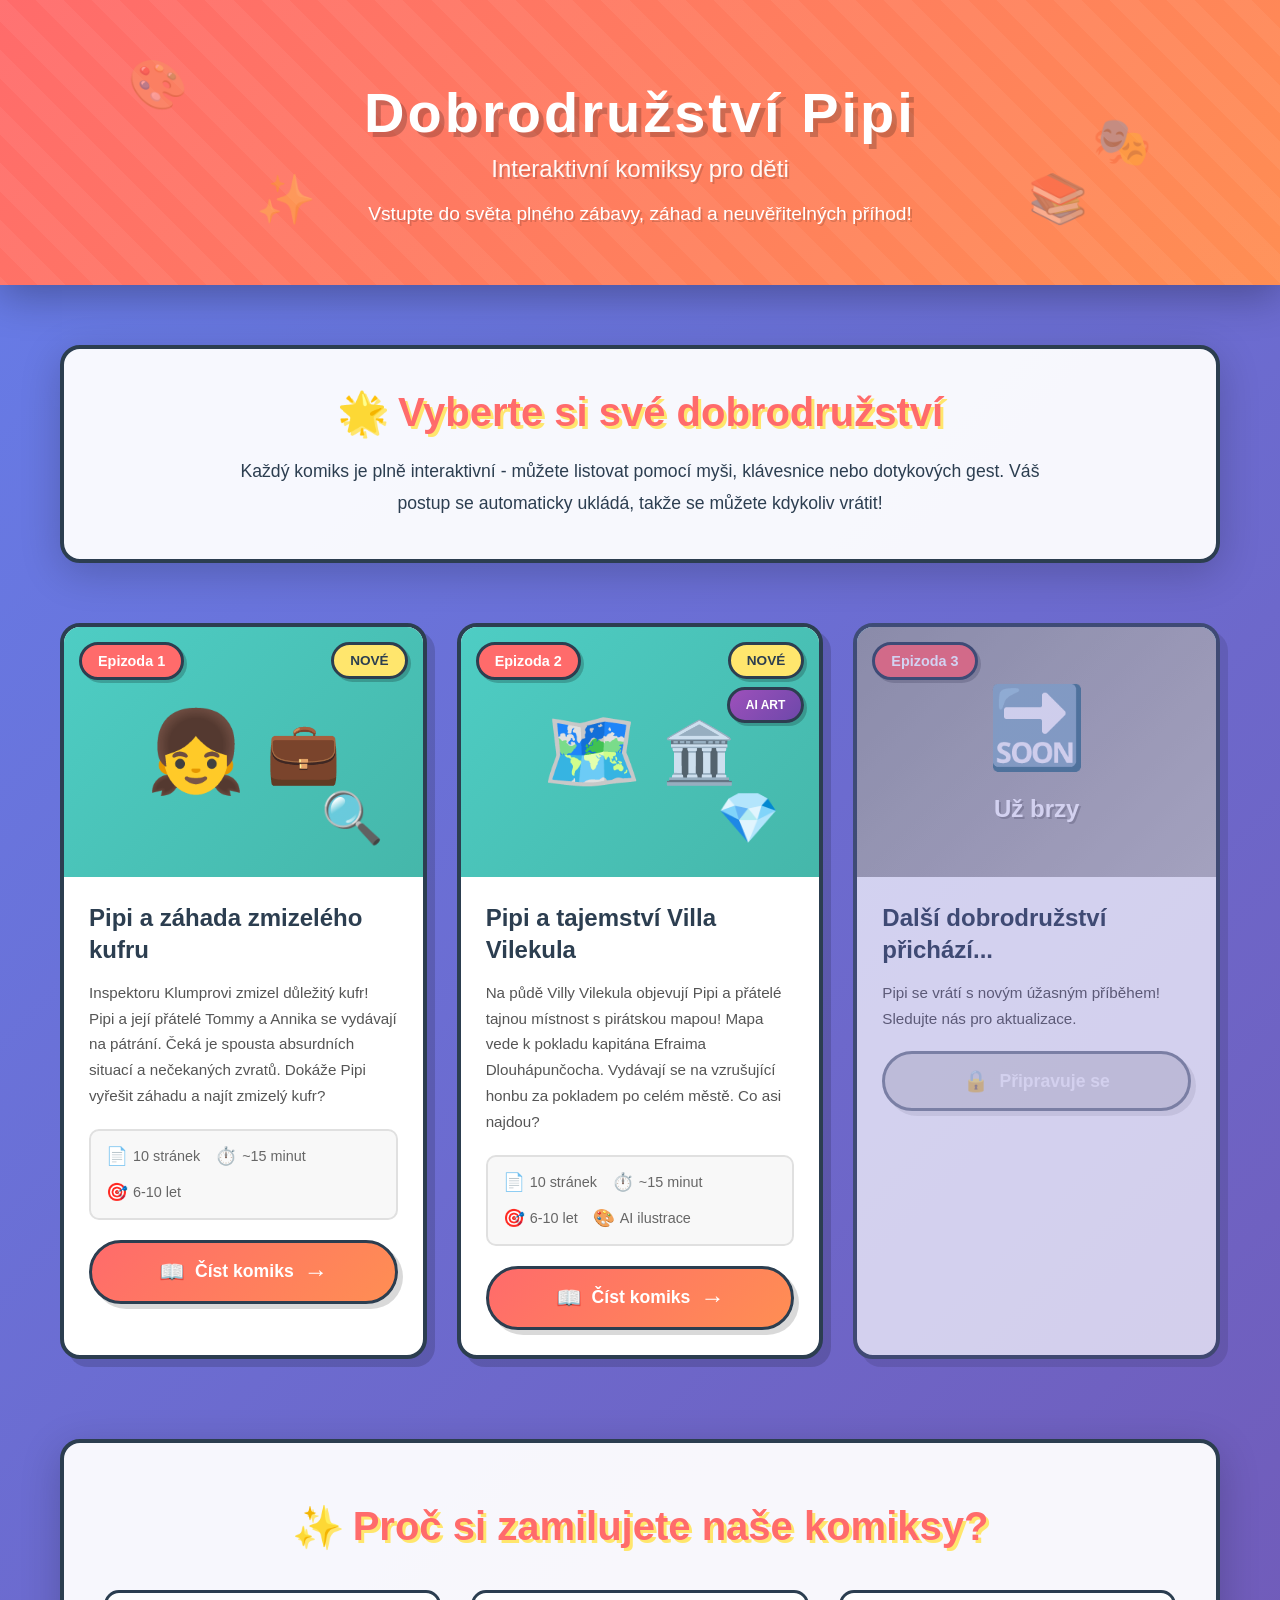
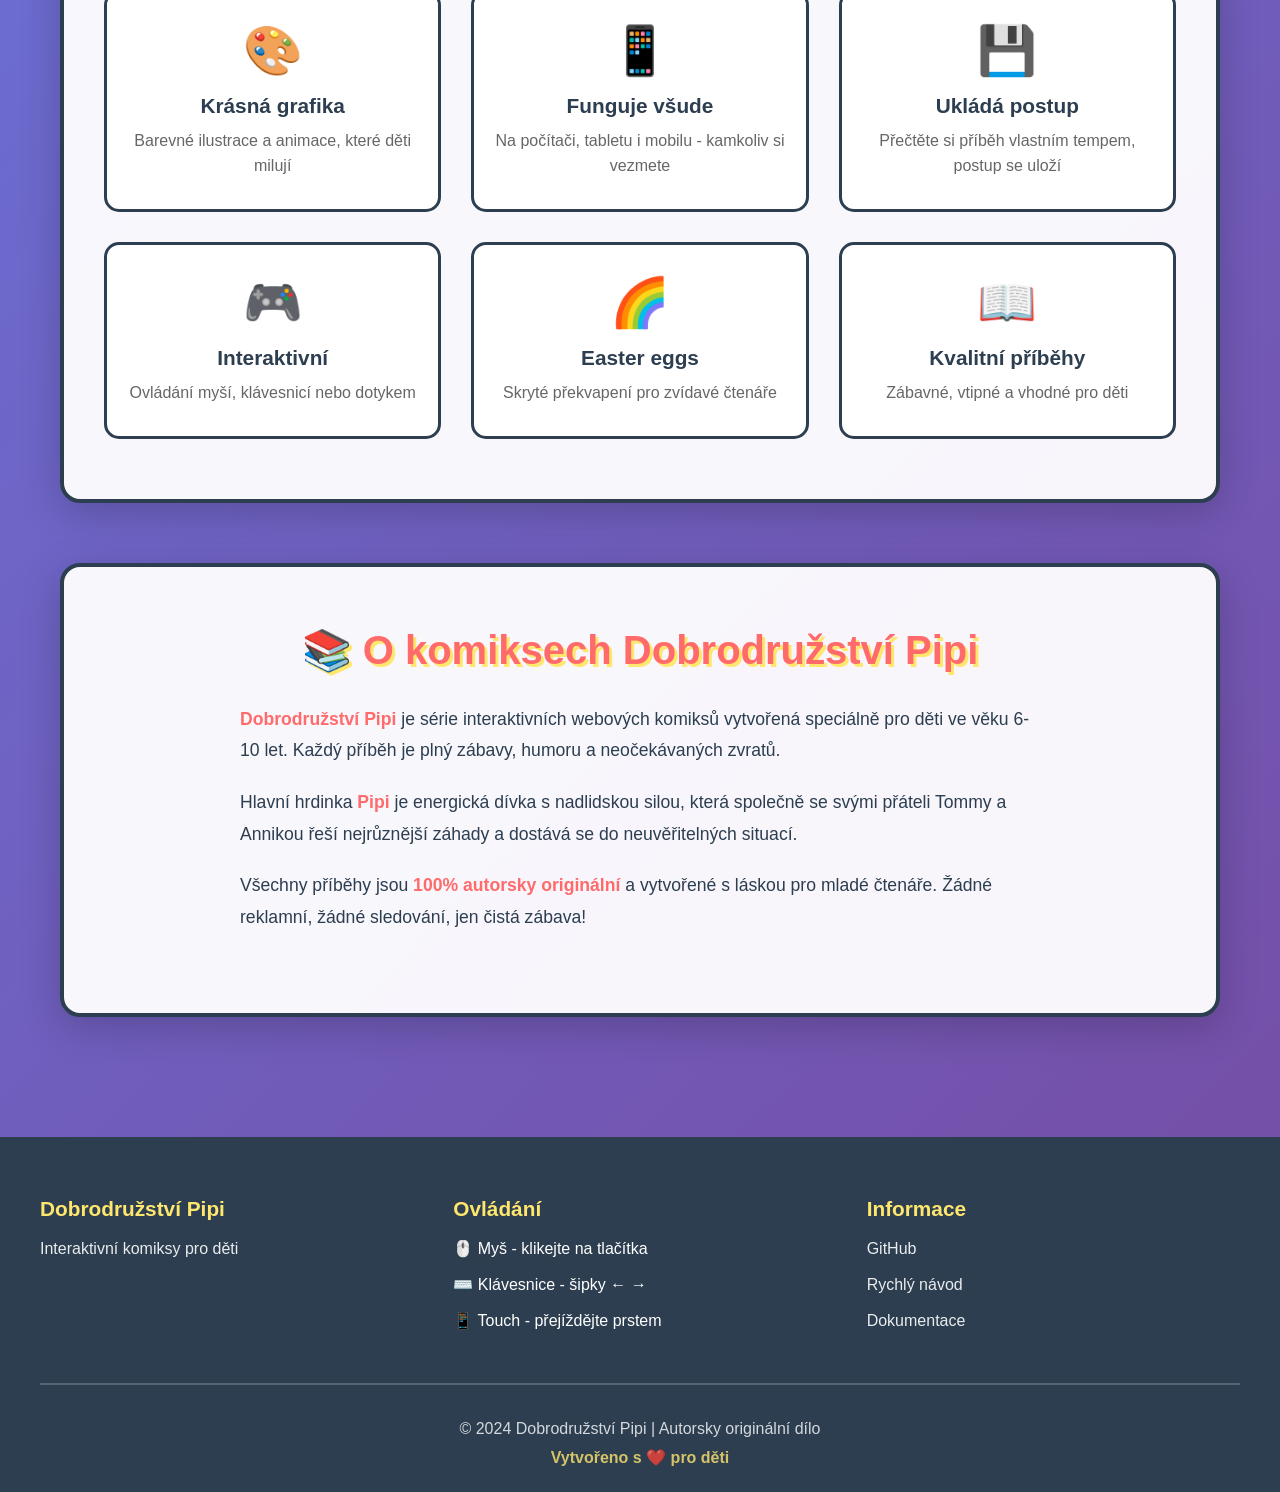
==== commit 580e7d96: "Vytvoření Epizody 2 s AI generovanými obrázky (připraveno) 📖 NOVÁ EPIZODA: "Pipi a tajemství Villa V" ====
--- a/index.html
+++ b/index.html
@@ -78,24 +78,48 @@
                 </div>
             </article>
 
-            <!-- Placeholder pro budoucí epizody -->
-            <article class="episode-card coming-soon">
+            <!-- Epizoda 2 -->
+            <article class="episode-card">
                 <div class="episode-number">Epizoda 2</div>
                 <div class="episode-thumbnail">
-                    <div class="thumbnail-content coming-soon-content">
-                        <div class="coming-soon-icon">🔜</div>
-                        <div class="coming-soon-text">Už brzy</div>
-                    </div>
+                    <div class="thumbnail-content">
+                        <div class="thumbnail-pipi">🗺️</div>
+                        <div class="thumbnail-briefcase">🏛️</div>
+                        <div class="thumbnail-magnifier">💎</div>
+                    </div>
+                    <div class="episode-badge new">NOVÉ</div>
+                    <div class="episode-badge ai-badge">AI ART</div>
                 </div>
                 <div class="episode-info">
-                    <h3 class="episode-title">Další dobrodružství přichází...</h3>
+                    <h3 class="episode-title">Pipi a tajemství Villa Vilekula</h3>
                     <p class="episode-description">
-                        Pipi se vrátí s novým úžasným příběhem! Sledujte nás pro aktualizace.
+                        Na půdě Villy Vilekula objevují Pipi a přátelé tajnou místnost s pirátskou mapou!
+                        Mapa vede k pokladu kapitána Efraima Dlouhápunčocha. Vydávají se na vzrušující
+                        honbu za pokladem po celém městě. Co asi najdou?
                     </p>
-                    <button class="read-button disabled" disabled>
-                        <span class="button-icon">🔒</span>
-                        <span class="button-text">Připravuje se</span>
-                    </button>
+                    <div class="episode-meta">
+                        <span class="meta-item">
+                            <span class="meta-icon">📄</span>
+                            10 stránek
+                        </span>
+                        <span class="meta-item">
+                            <span class="meta-icon">⏱️</span>
+                            ~15 minut
+                        </span>
+                        <span class="meta-item">
+                            <span class="meta-icon">🎯</span>
+                            6-10 let
+                        </span>
+                        <span class="meta-item">
+                            <span class="meta-icon">🎨</span>
+                            AI ilustrace
+                        </span>
+                    </div>
+                    <a href="episode-02.html" class="read-button">
+                        <span class="button-icon">📖</span>
+                        <span class="button-text">Číst komiks</span>
+                        <span class="button-arrow">→</span>
+                    </a>
                 </div>
             </article>
 
--- a/styles.css
+++ b/styles.css
@@ -87,6 +87,52 @@
 @keyframes slide {
     0% { transform: translate(0, 0); }
     100% { transform: translate(50px, 50px); }
+}
+
+/* Back button */
+.back-button {
+    position: absolute;
+    top: 20px;
+    left: 20px;
+    display: flex;
+    align-items: center;
+    gap: 8px;
+    padding: 12px 20px;
+    background: rgba(255, 255, 255, 0.95);
+    color: var(--text-color);
+    text-decoration: none;
+    border: 3px solid var(--text-color);
+    border-radius: 50px;
+    font-weight: bold;
+    font-size: 1rem;
+    box-shadow: 4px 4px 0 rgba(0, 0, 0, 0.2);
+    transition: all 0.3s ease;
+    z-index: 10;
+}
+
+.back-button:hover {
+    transform: translateY(-3px);
+    box-shadow: 6px 6px 0 rgba(0, 0, 0, 0.2);
+    background: white;
+}
+
+.back-button:active {
+    transform: translateY(0);
+    box-shadow: 2px 2px 0 rgba(0, 0, 0, 0.2);
+}
+
+.back-arrow {
+    font-size: 1.5rem;
+    line-height: 1;
+    transition: transform 0.3s ease;
+}
+
+.back-button:hover .back-arrow {
+    transform: translateX(-3px);
+}
+
+.back-text {
+    font-family: inherit;
 }
 
 .comic-title {
@@ -1108,6 +1154,21 @@
         font-size: 1.8rem;
     }
 
+    .back-button {
+        top: 15px;
+        left: 15px;
+        padding: 10px 15px;
+        font-size: 0.9rem;
+    }
+
+    .back-text {
+        display: none;
+    }
+
+    .back-arrow {
+        font-size: 1.3rem;
+    }
+
     .panel-grid {
         grid-template-columns: 1fr;
     }
--- a/landing.css
+++ b/landing.css
@@ -297,6 +297,13 @@
     animation: pulse 2s ease-in-out infinite;
 }
 
+.episode-badge.ai-badge {
+    top: 60px;
+    background: linear-gradient(135deg, #9D50BB 0%, #6E48AA 100%);
+    color: white;
+    font-size: 0.75rem;
+}
+
 /* Informace o epizodě */
 .episode-info {
     padding: 25px;
